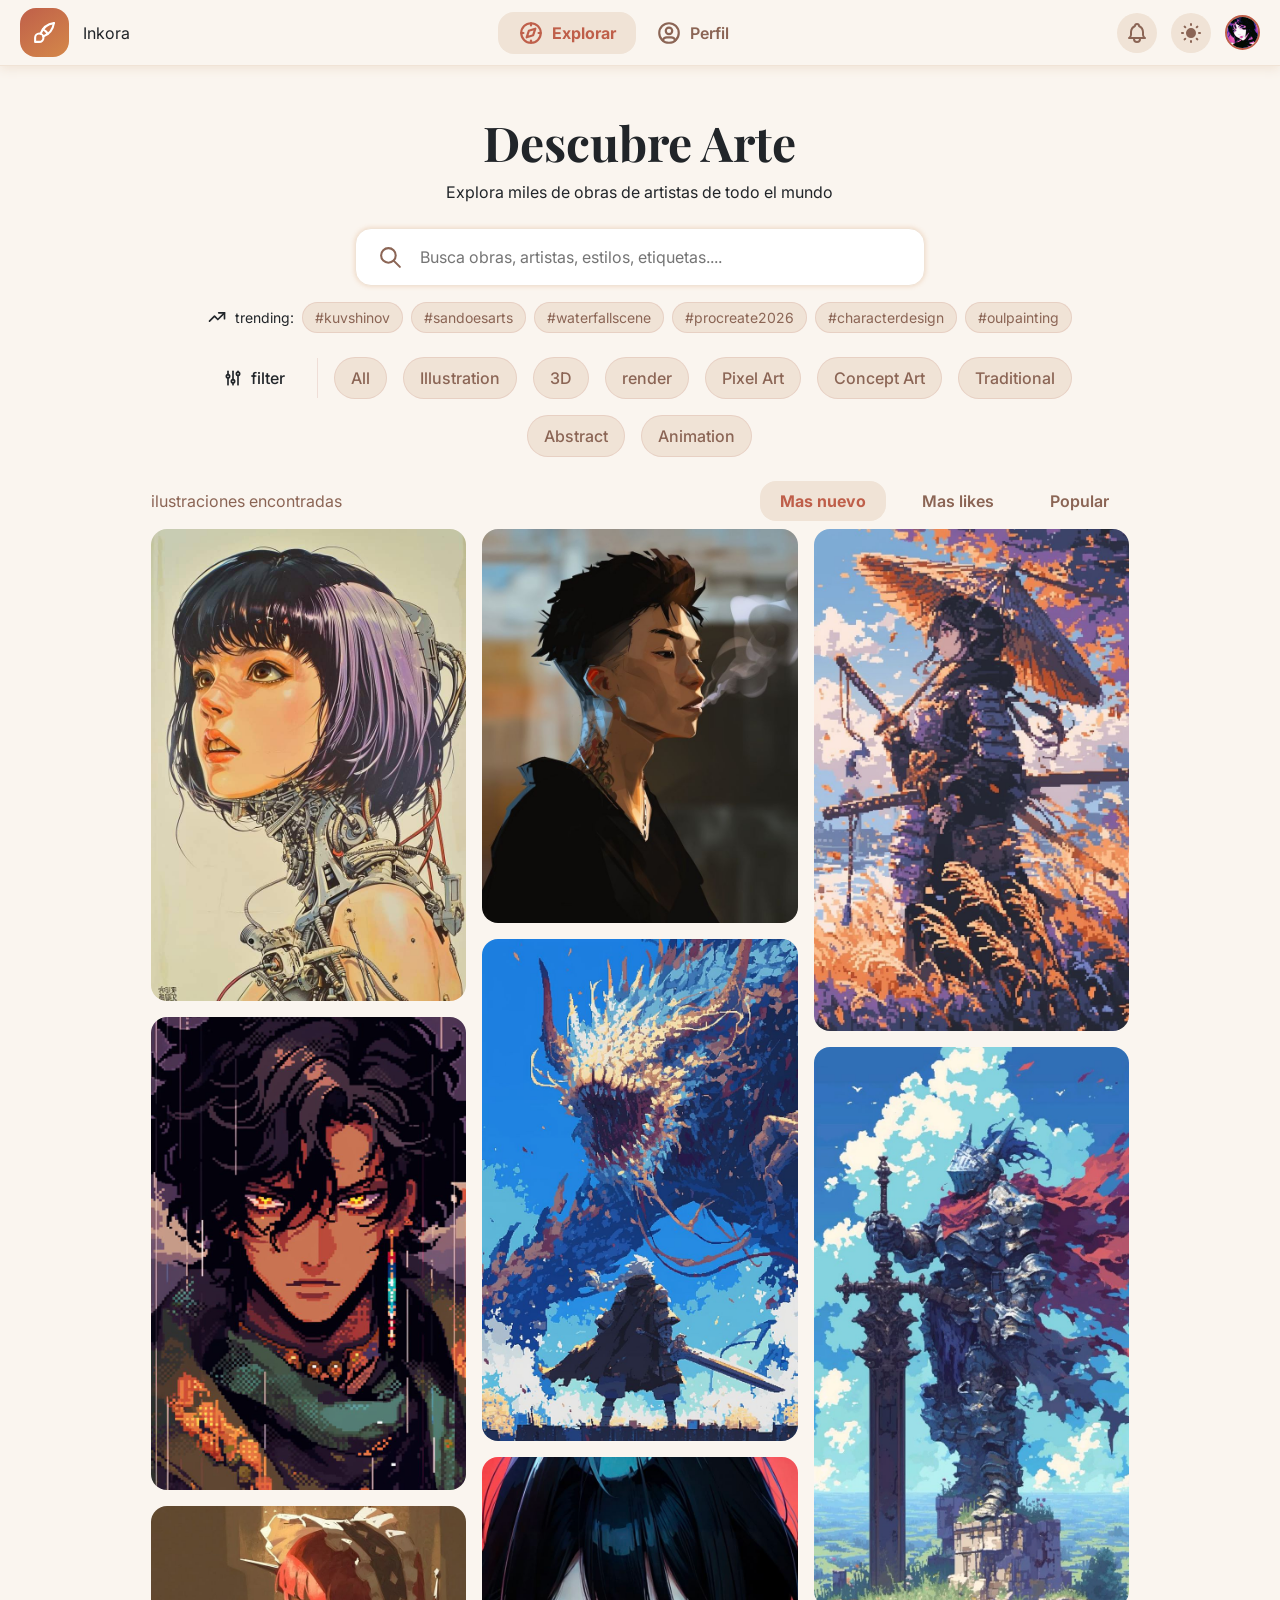
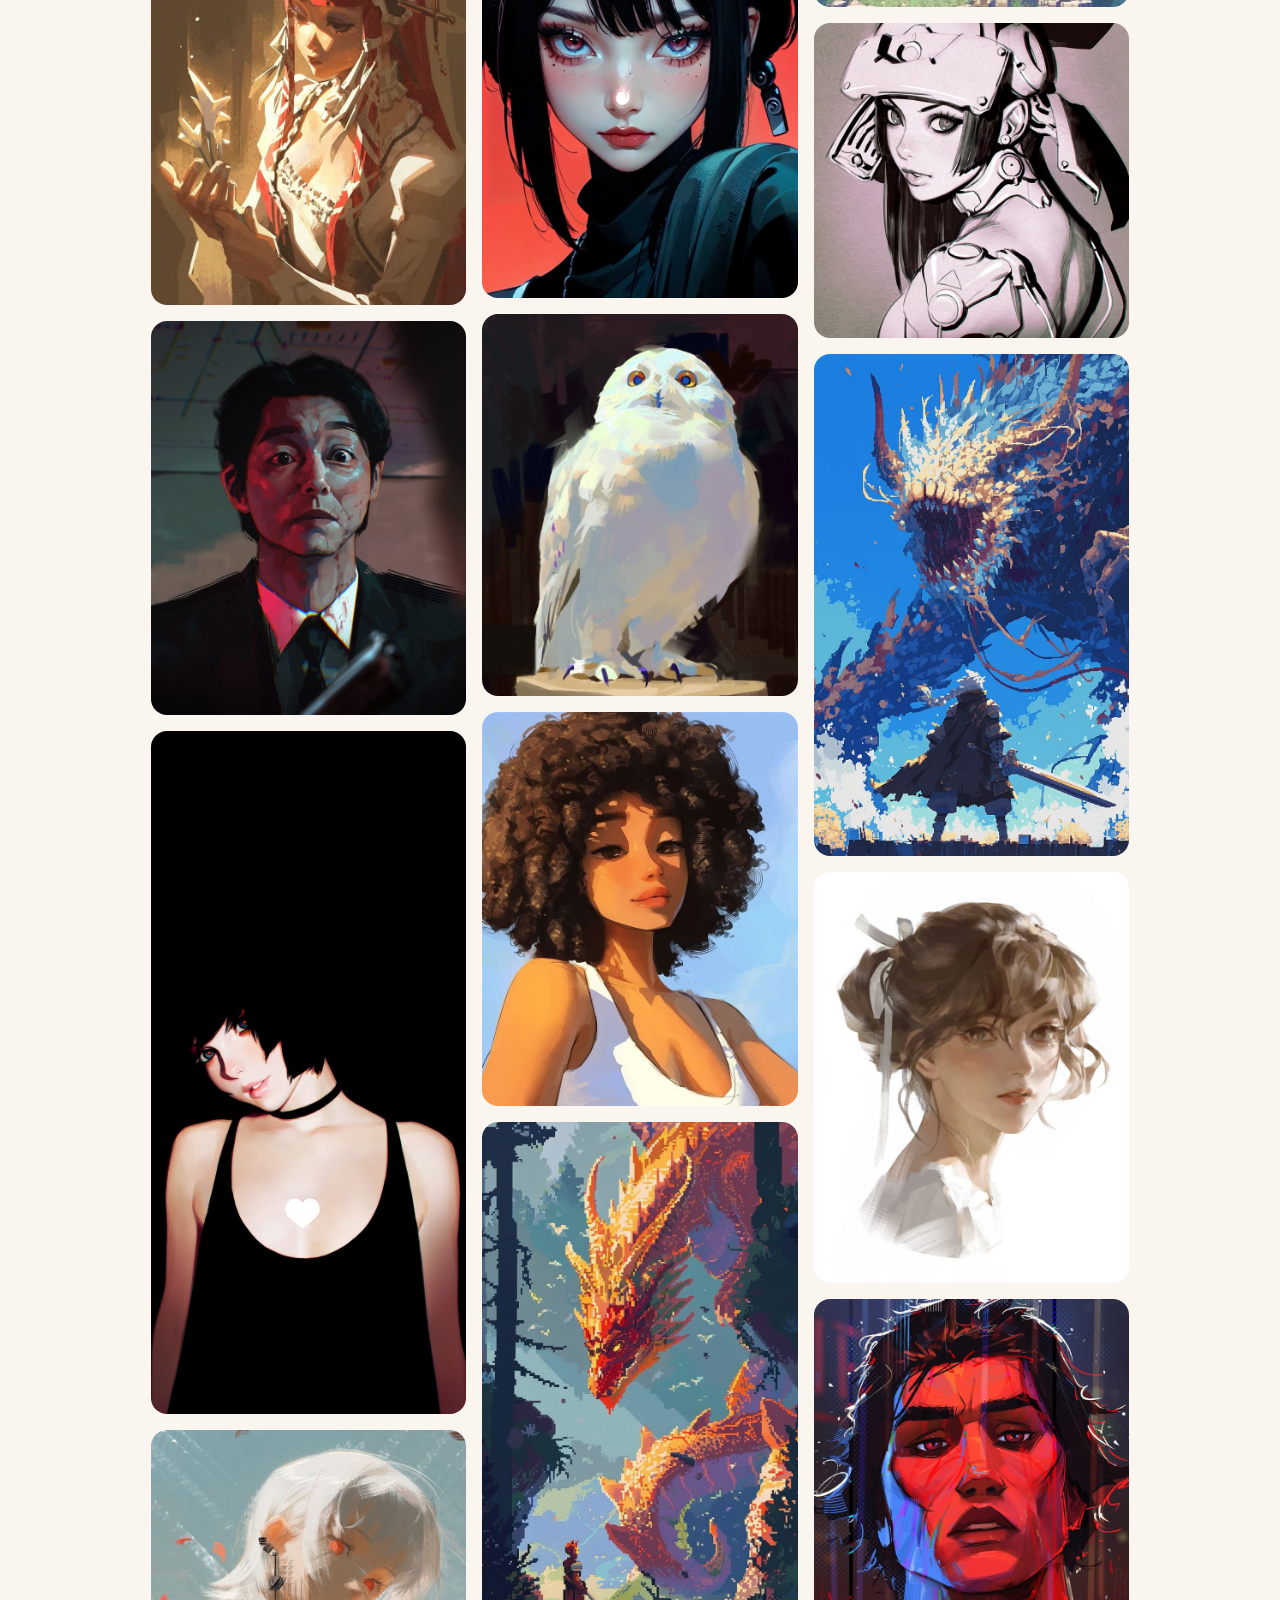
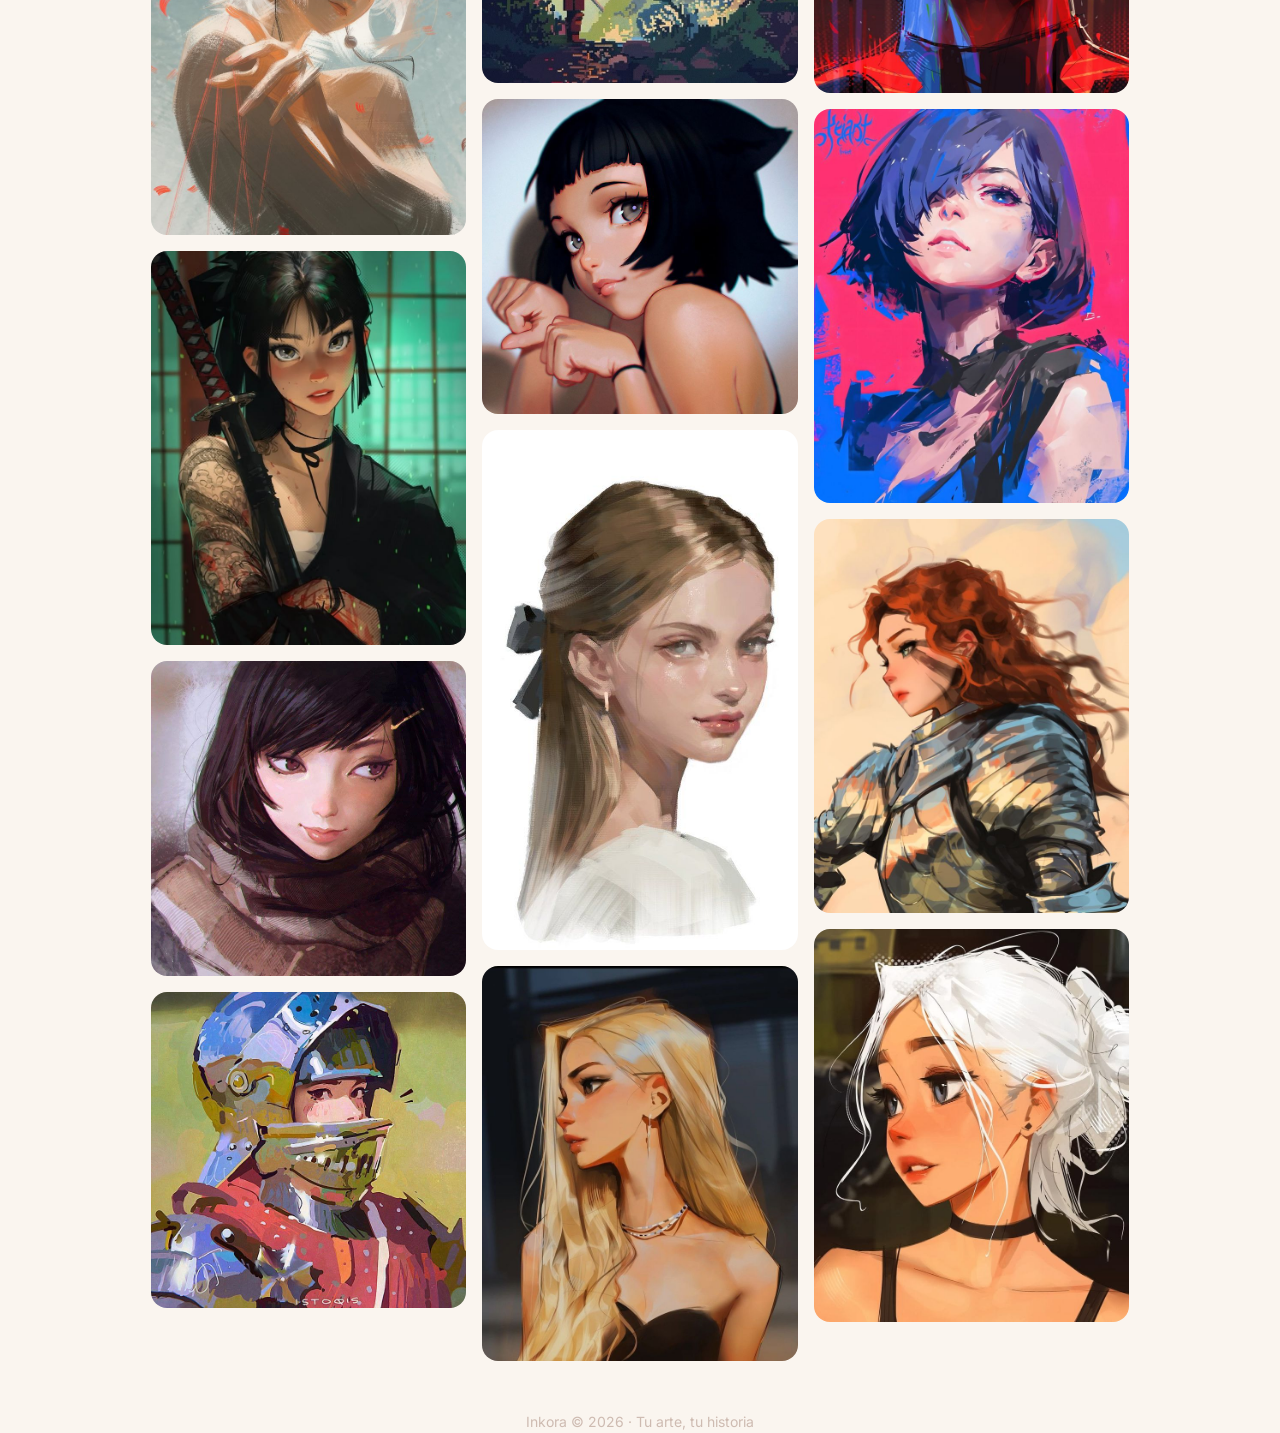
==== explore.html @ 2806d355 "Frontend de galaria de arte" ====
<!DOCTYPE html>
<html lang="en">

<head>
    <meta charset="UTF-8">
    <meta name="viewport" content="width=device-width, initial-scale=1.0">
    <title>Inkora</title>

    <!-- css -->
    <link href="https://cdnjs.cloudflare.com/ajax/libs/bootstrap/5.3.8/css/bootstrap.min.css" rel="stylesheet">
    <link rel="stylesheet" href="./assets/css/global.css">
    <link rel="stylesheet" href="./assets/css/explore.css">
    <!-- js -->
    <script defer src="./assets/js/global.js"></script>
    <script defer src="./assets/js/explore.js"></script>
</head>

<body class="d-flex flex-column gap-5">

    <header class="navbar">

        <div class="logo-container d-flex align-items-center">
            <a class="logo d-inline-flex" href="explore.html">
                <svg xmlns="http://www.w3.org/2000/svg" viewBox="0 0 24 24" fill="none" stroke="currentColor"
                    stroke-width="2" stroke-linecap="round" stroke-linejoin="round"
                    class="icon icon-tabler icons-tabler-outline icon-tabler-brush">
                    <path stroke="none" d="M0 0h24v24H0z" fill="none" />
                    <path d="M3 21v-4a4 4 0 1 1 4 4h-4" />
                    <path d="M21 3a16 16 0 0 0 -12.8 10.2" />
                    <path d="M21 3a16 16 0 0 1 -10.2 12.8" />
                    <path d="M10.6 9a9 9 0 0 1 4.4 4.4" />
                </svg>
                <span>
                    <a>
                        Inkora
                    </a>
                </span>
            </a>
        </div>

        <nav class="nav-2 navbar-expand-lg">
            <ul class="nav-links">
                <li class="active">
                    <a>
                        <svg xmlns="http://www.w3.org/2000/svg" viewBox="0 0 24 24" fill="none" stroke="currentColor"
                            stroke-width="2" stroke-linecap="round" stroke-linejoin="round"
                            class="icon icon-tabler icons-tabler-outline icon-tabler-compass">
                            <path stroke="none" d="M0 0h24v24H0z" fill="none" />
                            <path d="M8 16l2 -6l6 -2l-2 6l-6 2" />
                            <path d="M3 12a9 9 0 1 0 18 0a9 9 0 1 0 -18 0" />
                            <path d="M12 3l0 2" />
                            <path d="M12 19l0 2" />
                            <path d="M3 12l2 0" />
                            <path d="M19 12l2 0" />
                        </svg>
                        Explorar
                    </a>
                </li>
                <li>
                    <a>
                        <svg xmlns="http://www.w3.org/2000/svg" viewBox="0 0 24 24" fill="none" stroke="currentColor"
                            stroke-width="2" stroke-linecap="round" stroke-linejoin="round"
                            class="icon icon-tabler icons-tabler-outline icon-tabler-user-circle">
                            <path stroke="none" d="M0 0h24v24H0z" fill="none" />
                            <path d="M3 12a9 9 0 1 0 18 0a9 9 0 1 0 -18 0" />
                            <path d="M9 10a3 3 0 1 0 6 0a3 3 0 1 0 -6 0" />
                            <path d="M6.168 18.849a4 4 0 0 1 3.832 -2.849h4a4 4 0 0 1 3.834 2.855" />
                        </svg>
                        Perfil
                    </a>
                </li>
            </ul>
        </nav>

        <div class="more">
            <div>
                <svg xmlns="http://www.w3.org/2000/svg" viewBox="0 0 24 24" fill="none" stroke="currentColor"
                    stroke-width="2" stroke-linecap="round" stroke-linejoin="round"
                    class="icon icon-tabler icons-tabler-outline icon-tabler-bell">
                    <path stroke="none" d="M0 0h24v24H0z" fill="none" />
                    <path d="M10 5a2 2 0 1 1 4 0a7 7 0 0 1 4 6v3a4 4 0 0 0 2 3h-16a4 4 0 0 0 2 -3v-3a7 7 0 0 1 4 -6" />
                    <path d="M9 17v1a3 3 0 0 0 6 0v-1" />
                </svg>
            </div>
            <div>
                <svg xmlns="http://www.w3.org/2000/svg" viewBox="0 0 24 24" fill="currentColor"
                    class="icon icon-tabler icons-tabler-filled icon-tabler-sun">
                    <path stroke="none" d="M0 0h24v24H0z" fill="none" />
                    <path
                        d="M12 19a1 1 0 0 1 .993 .883l.007 .117v1a1 1 0 0 1 -1.993 .117l-.007 -.117v-1a1 1 0 0 1 1 -1z" />
                    <path
                        d="M18.313 16.91l.094 .083l.7 .7a1 1 0 0 1 -1.32 1.497l-.094 -.083l-.7 -.7a1 1 0 0 1 1.218 -1.567l.102 .07z" />
                    <path
                        d="M7.007 16.993a1 1 0 0 1 .083 1.32l-.083 .094l-.7 .7a1 1 0 0 1 -1.497 -1.32l.083 -.094l.7 -.7a1 1 0 0 1 1.414 0z" />
                    <path d="M4 11a1 1 0 0 1 .117 1.993l-.117 .007h-1a1 1 0 0 1 -.117 -1.993l.117 -.007h1z" />
                    <path d="M21 11a1 1 0 0 1 .117 1.993l-.117 .007h-1a1 1 0 0 1 -.117 -1.993l.117 -.007h1z" />
                    <path
                        d="M6.213 4.81l.094 .083l.7 .7a1 1 0 0 1 -1.32 1.497l-.094 -.083l-.7 -.7a1 1 0 0 1 1.217 -1.567l.102 .07z" />
                    <path
                        d="M19.107 4.893a1 1 0 0 1 .083 1.32l-.083 .094l-.7 .7a1 1 0 0 1 -1.497 -1.32l.083 -.094l.7 -.7a1 1 0 0 1 1.414 0z" />
                    <path
                        d="M12 2a1 1 0 0 1 .993 .883l.007 .117v1a1 1 0 0 1 -1.993 .117l-.007 -.117v-1a1 1 0 0 1 1 -1z" />
                    <path d="M12 7a5 5 0 1 1 -4.995 5.217l-.005 -.217l.005 -.217a5 5 0 0 1 4.995 -4.783z" />
                </svg>
            </div>
            <div>
                <img src="./assets/image/image.png" alt="image profile png">
            </div>
        </div>
    </header>

    <main class="d-flex flex-column mx-auto col-11 gap-4 " id="searchListen">

        <section class="search col-md-10">
            <header class="search-header">
                <h1>
                    Descubre Arte
                </h1>
                <span>
                    Explora miles de obras de artistas de todo el mundo
                </span>
            </header>

            <div class="search-explore">
                <div class="search-input d-flex justify-content-center">
                    <div class="search-input-wrapper col-10 col-xl-7">
                        <input id="inputSearch" type=" text" id="searchExplore"
                            placeholder="Busca obras, artistas, estilos, etiquetas....">
                        <svg xmlns="http://www.w3.org/2000/svg" viewBox="0 0 24 24" fill="none" stroke="currentColor"
                            stroke-width="2" stroke-linecap="round" stroke-linejoin="round"
                            class="icon icon-tabler icons-tabler-outline icon-tabler-search">
                            <path stroke="none" d="M0 0h24v24H0z" fill="none" />
                            <path d="M3 10a7 7 0 1 0 14 0a7 7 0 1 0 -14 0" />
                            <path d="M21 21l-6 -6" />
                        </svg>
                    </div>
                </div>

                <div class="trending mx-auto">
                    <ul class="d-flex">
                        <li>
                            <span class="d-flex">
                                <svg xmlns="http://www.w3.org/2000/svg" viewBox="0 0 24 24" fill="none"
                                    stroke="currentColor" stroke-width="2" stroke-linecap="round"
                                    stroke-linejoin="round"
                                    class="icon icon-tabler icons-tabler-outline icon-tabler-trending-up">
                                    <path stroke="none" d="M0 0h24v24H0z" fill="none" />
                                    <path d="M3 17l6 -6l4 4l8 -8" />
                                    <path d="M14 7l7 0l0 7" />
                                </svg>
                                trending:
                            </span>
                        </li>
                        <li><button class="tag-suggetion">#kuvshinov</button></li>
                        <li><button class="tag-suggetion">#sandoesarts</button></li>
                        <li><button class="tag-suggetion">#waterfallscene</button></li>
                        <li><button class="tag-suggetion">#procreate2026</button></li>
                        <li><button class="tag-suggetion">#characterdesign</button></li>
                        <li><button class="tag-suggetion">#oulpainting</button></li>
                    </ul>

                </div>

            </div>

            <div class="filter">
                <ul class="d-flex">
                    <li>
                        <span class="d-flex">
                            <svg xmlns="http://www.w3.org/2000/svg" viewBox="0 0 24 24" fill="none"
                                stroke="currentColor" stroke-width="2" stroke-linecap="round" stroke-linejoin="round"
                                class="icon icon-tabler icons-tabler-outline icon-tabler-adjustments">
                                <path stroke="none" d="M0 0h24v24H0z" fill="none" />
                                <path d="M4 10a2 2 0 1 0 4 0a2 2 0 0 0 -4 0" />
                                <path d="M6 4v4" />
                                <path d="M6 12v8" />
                                <path d="M10 16a2 2 0 1 0 4 0a2 2 0 0 0 -4 0" />
                                <path d="M12 4v10" />
                                <path d="M12 18v2" />
                                <path d="M16 7a2 2 0 1 0 4 0a2 2 0 0 0 -4 0" />
                                <path d="M18 4v1" />
                                <path d="M18 9v11" />
                            </svg>
                            filter
                        </span>
                    </li>
                    <li><button class="filter-suggestion">All</button></li>
                    <li><button class="filter-suggestion">Illustration</button></li>
                    <li><button class="filter-suggestion">3D</button></li>
                    <li><button class="filter-suggestion">render</button></li>
                    <li><button class="filter-suggestion">Pixel Art</button></li>
                    <li><button class="filter-suggestion">Concept Art</button></li>
                    <li><button class="filter-suggestion">Traditional</button></li>
                    <li><button class="filter-suggestion">Abstract</button></li>
                    <li><button class="filter-suggestion">Animation</button></li>
                </ul>
            </div>
        </section>

        <section class="artwork col-md-10 mx-auto d-flex flex-column gap-2" id="artworklisten">
            <div class="artwork-filter d-flex justify-content-between align-items-center ">
                <p>
                    <span></span> ilustraciones encontradas
                </p>

                <div>
                    <button class="sort-button">Mas nuevo</button>
                    <button class="sort-button">Mas likes</button>
                    <button class="sort-button">Popular</button>
                </div>
            </div>

            <div class="artwork-image">
                <div class="art-container" data-author="kuvshinov" data-category="illustration,digital">
                    <img class="img-column" data-bs-toggle="modal" data-bs-target="#exampleModal"
                        src="./assets/image/kuvshinov_001.jpg" alt="kuvshinov image">
                </div>
                <div class="art-container" data-author="" data-category="illustration,digital,pixelart">
                    <img class="img-column" data-bs-toggle="modal" data-bs-target="#exampleModal"
                        src="./assets/image/pixel-art_004.jpg" alt="pixel image">
                </div>
                <div class="art-container" data-author="" data-category="render,llustration,digital">
                    <img class="img-column" data-bs-toggle="modal" data-bs-target="#exampleModal"
                        src="./assets/image/render_001.jpg" alt="render image">
                </div>
                <div class="art-container" data-author="sandoesarts" data-category="illustration,digital,render">
                    <img class="img-column" data-bs-toggle="modal" data-bs-target="#exampleModal"
                        src="./assets/image/samdoesart_001.jpg" alt="samdoesart image">
                </div>
                <div class="art-container" data-author="kuvshinov" data-category="illustration,digital">
                    <img class="img-column" data-bs-toggle="modal" data-bs-target="#exampleModal"
                        src="./assets/image/kuvshinov_002.jpg" alt="kuvshinov image">
                </div>
                <div class="art-container" data-author="" data-category="render,llustration,digital">
                    <img class="img-column" data-bs-toggle="modal" data-bs-target="#exampleModal"
                        src="./assets/image/render_002.jpg" alt="render image">
                </div>
                <div class="art-container" data-author="sandoesarts" data-category="illustration,digital,render">
                    <img class="img-column" data-bs-toggle="modal" data-bs-target="#exampleModal"
                        src="./assets/image/samdoesart_002.jpg" alt="samdoesart image">
                </div>
                <div class="art-container" data-author="kuvshinov" data-category="illustration,digital">
                    <img class="img-column" data-bs-toggle="modal" data-bs-target="#exampleModal"
                        src="./assets/image/kuvshinov_003.jpg" alt="kuvshinov image">
                </div>
                <div class="art-container" data-author="" data-category="render,llustration,digital">
                    <img class="img-column" data-bs-toggle="modal" data-bs-target="#exampleModal"
                        src="./assets/image/render_003.jpg" alt="render image">
                </div>
                <div class="art-container" data-author="sandoesarts" data-category="illustration,digital,render">
                    <img class="img-column" data-bs-toggle="modal" data-bs-target="#exampleModal"
                        src="./assets/image/samdoesart_003.jpg" alt="samdoesart image">
                </div>
                <div class="art-container" data-author="" data-category="illustration,digital,pixelart">
                    <img class="img-column" data-bs-toggle="modal" data-bs-target="#exampleModal"
                        src="./assets/image/pixel-art_001.jpg" alt="pixel image">
                </div>
                <div class="art-container" data-author="kuvshinov" data-category="illustration,digital">
                    <img class="img-column" data-bs-toggle="modal" data-bs-target="#exampleModal"
                        src="./assets/image/kuvshinov_004.jpg" alt="kuvshinov image">
                </div>
                <div class="art-container" data-author="" data-category="render,llustration,digital">
                    <img class="img-column" data-bs-toggle="modal" data-bs-target="#exampleModal"
                        src="./assets/image/render_004.jpg" alt="render image">
                </div>
                <div class="art-container" data-author="sandoesarts" data-category="illustration,digital,render">
                    <img class="img-column" data-bs-toggle="modal" data-bs-target="#exampleModal"
                        src="./assets/image/samdoesart_004.jpg" alt="samdoesart image">
                </div>
                <div class="art-container" data-author="" data-category="illustration,digital,pixelart">
                    <img class="img-column" data-bs-toggle="modal" data-bs-target="#exampleModal"
                        src="./assets/image/pixel-art_002.jpg" alt="pixel image">
                </div>
                <div class="art-container" data-author="kuvshinov" data-category="illustration,digital">
                    <img class="img-column" data-bs-toggle="modal" data-bs-target="#exampleModal"
                        src="./assets/image/kuvshinov_005.jpg" alt="kuvshinov image">
                </div>
                <div class="art-container" data-author="" data-category="render,llustration,digital">
                    <img class="img-column" data-bs-toggle="modal" data-bs-target="#exampleModal"
                        src="./assets/image/render_005.jpg" alt="render image">
                </div>
                <div class="art-container" data-author="sandoesarts" data-category="illustration,digital,render">
                    <img class="img-column" data-bs-toggle="modal" data-bs-target="#exampleModal"
                        src="./assets/image/samdoesart_005.jpg" alt="samdoesart image">
                </div>
                <div class="art-container" data-author="" data-category="illustration,digital,pixelart">
                    <img class="img-column" data-bs-toggle="modal" data-bs-target="#exampleModal"
                        src="./assets/image/pixel-art_005.jpg" alt="pixel image">
                </div>
                <div class="art-container" data-author="" data-category="illustration,digital,pixelart">
                    <img class="img-column" data-bs-toggle="modal" data-bs-target="#exampleModal"
                        src="./assets/image/pixel-art_003.jpg" alt="pixel image">
                </div>
                <div class="art-container" data-author="kuvshinov" data-category="illustration,digital">
                    <img class="img-column" data-bs-toggle="modal" data-bs-target="#exampleModal"
                        src="./assets/image/kuvshinov_006.jpg" alt="kuvshinov image">
                </div>
                <div class="art-container" data-author="" data-category="illustration,digital,pixelart">
                    <img class="img-column" data-bs-toggle="modal" data-bs-target="#exampleModal"
                        src="./assets/image/pixel-art_001.jpg" alt="pixel image">
                </div>
                <div class="art-container" data-author="" data-category="render,llustration,digital">
                    <img class="img-column" data-bs-toggle="modal" data-bs-target="#exampleModal"
                        src="./assets/image/render_006.jpg" alt="render image">
                </div>
                <div class="art-container" data-author="sandoesarts" data-category="illustration,digital,render">
                    <img class="img-column" data-bs-toggle="modal" data-bs-target="#exampleModal"
                        src="./assets/image/samdoesart_006.jpg" alt="samdoesart image">
                </div>
                <div class="art-container" data-author="" data-category="render,llustration,digital">
                    <img class="img-column" data-bs-toggle="modal" data-bs-target="#exampleModal"
                        src="./assets/image/render_007.jpg" alt="render image">
                </div>
                <div class="art-container" data-author="sandoesarts" data-category="illustration,digital,render">
                    <img class="img-column" data-bs-toggle="modal" data-bs-target="#exampleModal"
                        src="./assets/image/samdoesart_007.jpg" alt="samdoesart image">
                </div>
                <div class="art-container" data-author="sandoesarts" data-category="illustration,digital,render">
                    <img class="img-column" data-bs-toggle="modal" data-bs-target="#exampleModal"
                        src="./assets/image/samdoesart_008.jpg" alt="samdoesart image">
                </div>
            </div>
        </section>

        <!-- Button trigger modal -->

        <!-- Modal -->
        <div class="modal fade" id="exampleModal" tabindex="-1" aria-labelledby="exampleModalLabel" aria-hidden="true">
            <div class="modal-dialog modal-dialog-scrollable modal-xl">
                <div class="modal-content flex-lg-row">
                    <div class="modal-img col-lg-7">
                        <img id="modalImg" src="" alt="modal img">
                    </div>
                    <div class="modal-container d-flex flex-column col-lg-5">
                        <div class="modal-header">
                            <img src="./assets/image/samdoesarts-profile.jpg" alt="perfil jpg">
                            <h3>samdoesart</h3>
                        </div>
                        <div class="modal-body d-none d-lg-flex flex-column gap-5" id="commentSectionImg">
                            <div class="comment-featured d-flex align-items-center gap-2">
                                <img src="./assets/image/kuvshinov-profile.jpg" alt="perfil jpg">
                                <div class="comment-info">
                                    <header>
                                        <h4>Ilya Kuvshinov</h4>
                                        <span>hace 1 dia</span>
                                    </header>
                                    <p>¡Esto es absolutamente impresionante, Sam! La armonía de colores es simplemente
                                        *perfecta*.</p>
                                    <footer>
                                        <div>
                                            <button>
                                                <svg xmlns="http://www.w3.org/2000/svg" viewBox="0 0 24 24" fill="none"
                                                    stroke="currentColor" stroke-width="2" stroke-linecap="round"
                                                    stroke-linejoin="round"
                                                    class="icon icon-tabler icons-tabler-outline icon-tabler-heart">
                                                    <path stroke="none" d="M0 0h24v24H0z" fill="none" />
                                                    <path
                                                        d="M19.5 12.572l-7.5 7.428l-7.5 -7.428a5 5 0 1 1 7.5 -6.566a5 5 0 1 1 7.5 6.572" />
                                                </svg>
                                            </button>
                                        </div>
                                        <div>
                                            <button>
                                                <svg xmlns="http://www.w3.org/2000/svg" viewBox="0 0 24 24" fill="none"
                                                    stroke="currentColor" stroke-width="2" stroke-linecap="round"
                                                    stroke-linejoin="round"
                                                    class="icon icon-tabler icons-tabler-outline icon-tabler-share-3">
                                                    <path stroke="none" d="M0 0h24v24H0z" fill="none" />
                                                    <path
                                                        d="M13 4v4c-6.575 1.028 -9.02 6.788 -10 12c-.037 .206 5.384 -5.962 10 -6v4l8 -7l-8 -7" />
                                                </svg>
                                            </button>
                                        </div>
                                    </footer>
                                </div>

                            </div>
                            <div class="comment-featured d-flex align-items-center gap-2">
                                <img src="./assets/image/samdoesarts-profile.jpg" alt="perfil jpg">
                                <div class="comment-info">
                                    <header>
                                        <h4>samdoesarts</h4>
                                        <p>hace 1 dia</p>
                                    </header>
                                    <p>El nivel de detalle en el plano medio es increíble. ¿Cuánto tiempo te llevó?</p>
                                    <footer>
                                        <div>
                                            <button>
                                                <svg xmlns="http://www.w3.org/2000/svg" viewBox="0 0 24 24" fill="none"
                                                    stroke="currentColor" stroke-width="2" stroke-linecap="round"
                                                    stroke-linejoin="round"
                                                    class="icon icon-tabler icons-tabler-outline icon-tabler-heart">
                                                    <path stroke="none" d="M0 0h24v24H0z" fill="none" />
                                                    <path
                                                        d="M19.5 12.572l-7.5 7.428l-7.5 -7.428a5 5 0 1 1 7.5 -6.566a5 5 0 1 1 7.5 6.572" />
                                                </svg>
                                            </button>
                                        </div>
                                        <div>
                                            <button>
                                                <svg xmlns="http://www.w3.org/2000/svg" viewBox="0 0 24 24" fill="none"
                                                    stroke="currentColor" stroke-width="2" stroke-linecap="round"
                                                    stroke-linejoin="round"
                                                    class="icon icon-tabler icons-tabler-outline icon-tabler-share-3">
                                                    <path stroke="none" d="M0 0h24v24H0z" fill="none" />
                                                    <path
                                                        d="M13 4v4c-6.575 1.028 -9.02 6.788 -10 12c-.037 .206 5.384 -5.962 10 -6v4l8 -7l-8 -7" />
                                                </svg>
                                            </button>
                                        </div>
                                    </footer>
                                </div>

                            </div>
                            <div class="comment-featured d-flex align-items-center gap-2">
                                <img src="./assets/image/kuvshinov-profile.jpg" alt="perfil jpg">
                                <div class="comment-info">
                                    <header>
                                        <h4>Ilya Kuvshinov</h4>
                                        <span>hace 1 dia</span>
                                    </header>
                                    <p>Sigo volviendo a esta obra. Es tan pacífica y poderosa al mismo tiempo.</p>
                                    <footer>
                                        <div>
                                            <button>
                                                <svg xmlns="http://www.w3.org/2000/svg" viewBox="0 0 24 24" fill="none"
                                                    stroke="currentColor" stroke-width="2" stroke-linecap="round"
                                                    stroke-linejoin="round"
                                                    class="icon icon-tabler icons-tabler-outline icon-tabler-heart">
                                                    <path stroke="none" d="M0 0h24v24H0z" fill="none" />
                                                    <path
                                                        d="M19.5 12.572l-7.5 7.428l-7.5 -7.428a5 5 0 1 1 7.5 -6.566a5 5 0 1 1 7.5 6.572" />
                                                </svg>
                                            </button>
                                        </div>
                                        <div>
                                            <button>
                                                <svg xmlns="http://www.w3.org/2000/svg" viewBox="0 0 24 24" fill="none"
                                                    stroke="currentColor" stroke-width="2" stroke-linecap="round"
                                                    stroke-linejoin="round"
                                                    class="icon icon-tabler icons-tabler-outline icon-tabler-share-3">
                                                    <path stroke="none" d="M0 0h24v24H0z" fill="none" />
                                                    <path
                                                        d="M13 4v4c-6.575 1.028 -9.02 6.788 -10 12c-.037 .206 5.384 -5.962 10 -6v4l8 -7l-8 -7" />
                                                </svg>
                                            </button>
                                        </div>
                                    </footer>
                                </div>
                            </div>
                        </div>
                        <div class="m-footer">
                            <div class="m-footer-container">
                                <div>
                                    <button>
                                        <svg xmlns="http://www.w3.org/2000/svg" viewBox="0 0 24 24" fill="currentColor"
                                            class="icon icon-tabler icons-tabler-filled icon-tabler-heart">
                                            <path stroke="none" d="M0 0h24v24H0z" fill="none" />
                                            <path
                                                d="M6.979 3.074a6 6 0 0 1 4.988 1.425l.037 .033l.034 -.03a6 6 0 0 1 4.733 -1.44l.246 .036a6 6 0 0 1 3.364 10.008l-.18 .185l-.048 .041l-7.45 7.379a1 1 0 0 1 -1.313 .082l-.094 -.082l-7.493 -7.422a6 6 0 0 1 3.176 -10.215z" />
                                        </svg>
                                    </button>
                                    <button>
                                        <svg xmlns="http://www.w3.org/2000/svg" viewBox="0 0 24 24" fill="none"
                                            stroke="currentColor" stroke-width="2" stroke-linecap="round"
                                            stroke-linejoin="round"
                                            class="icon icon-tabler icons-tabler-outline icon-tabler-message-circle">
                                            <path stroke="none" d="M0 0h24v24H0z" fill="none" />
                                            <path
                                                d="M3 20l1.3 -3.9c-2.324 -3.437 -1.426 -7.872 2.1 -10.374c3.526 -2.501 8.59 -2.296 11.845 .48c3.255 2.777 3.695 7.266 1.029 10.501c-2.666 3.235 -7.615 4.215 -11.574 2.293l-4.7 1" />
                                        </svg>
                                    </button>
                                    <button>
                                        <svg xmlns="http://www.w3.org/2000/svg" viewBox="0 0 24 24" fill="none"
                                            stroke="currentColor" stroke-width="2" stroke-linecap="round"
                                            stroke-linejoin="round"
                                            class="icon icon-tabler icons-tabler-outline icon-tabler-share-3">
                                            <path stroke="none" d="M0 0h24v24H0z" fill="none" />
                                            <path
                                                d="M13 4v4c-6.575 1.028 -9.02 6.788 -10 12c-.037 .206 5.384 -5.962 10 -6v4l8 -7l-8 -7" />
                                        </svg>
                                    </button>
                                    <button>
                                        <svg xmlns="http://www.w3.org/2000/svg" viewBox="0 0 24 24" fill="none"
                                            stroke="currentColor" stroke-width="2" stroke-linecap="round"
                                            stroke-linejoin="round"
                                            class="icon icon-tabler icons-tabler-outline icon-tabler-bookmark">
                                            <path stroke="none" d="M0 0h24v24H0z" fill="none" />
                                            <path d="M18 7v14l-6 -4l-6 4v-14a4 4 0 0 1 4 -4h4a4 4 0 0 1 4 4" />
                                        </svg>
                                    </button>
                                </div>
                                <input id="inputComment" type="text" placeholder="Añade un comentario...">
                            </div>
                            <button class="send" type="button" class="btn">
                                <svg xmlns="http://www.w3.org/2000/svg" viewBox="0 0 24 24" fill="none"
                                    stroke="currentColor" stroke-width="2" stroke-linecap="round"
                                    stroke-linejoin="round"
                                    class="icon icon-tabler icons-tabler-outline icon-tabler-send">
                                    <path stroke="none" d="M0 0h24v24H0z" fill="none" />
                                    <path d="M10 14l11 -11" />
                                    <path
                                        d="M21 3l-6.5 18a.55 .55 0 0 1 -1 0l-3.5 -7l-7 -3.5a.55 .55 0 0 1 0 -1l18 -6.5" />
                                </svg>
                            </button>
                        </div>
                    </div>
                </div>
            </div>
        </div>
    </main>

    <footer>
        <small>
            Inkora © 2026 · Tu arte, tu historia
        </small>
    </footer>

    <script src="https://cdn.jsdelivr.net/npm/bootstrap@5.3.8/dist/js/bootstrap.bundle.min.js"
        integrity="sha384-FKyoEForCGlyvwx9Hj09JcYn3nv7wiPVlz7YYwJrWVcXK/BmnVDxM+D2scQbITxI"
        crossorigin="anonymous"></script>
</body>

</html>
---- assets/css/global.css ----
@import url('https://fonts.googleapis.com/css2?family=Inter:ital,opsz,wght@0,14..32,100..900;1,14..32,100..900&family=Playfair+Display:ital,wght@0,400..900;1,400..900&display=swap');

*,
*::before,
*::after {
  box-sizing: border-box;
}

img,
picture,
video,
canvas,
svg {
  display: block;
  max-width: 100%;
}

input,
button,
textarea,
select {
  font: inherit;
}

:root {
  /* Light Mode */
  --bg-color: hsl(33, 52%, 96%);
  --card: hsl(28, 100%, 97%);
  --terracota: hsl(11, 48%, 52%);
  --terracota-t: hsl(11, 48%, 52%, 40%);
  --amber: hsl(27, 62%, 56%);
  --amber-t: hsl(27, 62%, 56%, 30%);
  --dusty-rose: hsl(7, 39%, 62%);
  --dusty-rose-t: hsl(7, 39%, 62%, 20%);
  --warm-sand: hsl(31, 45%, 89%);
  --foreground: hsl(17, 47%, 12%);
  --muted-text: hsl(17, 24%, 44%);
  --muted-text-t: hsl(17, 24%, 44%, 40%);
  --bg-error: hsl(11, 80%, 96%);
  --bd-txt-error: hsl(11, 48%, 52%);

  /* Dark mode */
  --bg-color-d: hsl(20, 27%, 9%);
  --card-d: hsl(22, 29%, 11%);
  --popover-d: hsl(22, 31%, 14%);
  --terracota-d: hsl(11, 58%, 60%);
  --amber-d: hsl(27, 62%, 56%);
  --foreground-d: hsl(32, 46%, 93%);
  --muted-text-d: hsl(20, 20%, 53%);

  --fm-hd: "Playfair Display", serif;
  --fm: "Inter", sans-serif;
  --fs: 16px;
  --fs-sm: 0.875rem;
  --fs-md: 1rem;
  --fs-lg: 1.25rem;
  --fs-xl: 1.5rem;
  --fs-2xl: 2rem;
  --fs-3xl: 3rem;
}

body {
  background-color: var(--bg-color);
  font-family: var(--fm);
  min-height: 100dvh;
  font-size: var(--fs);
}

h1,
h2,
h3,
h4,
h5,
h6 {
  font-family: var(--fm-hd);
}

p {
  color: var(--muted-text);
  font-family: var(--fm);
}

.logo {
  padding: 1rem;
  border-radius: 1rem;
  color: var(--warm-sand);
  background: linear-gradient(145deg, var(--terracota), var(--amber));
}

svg {
  width: 26px;
  height: 26px;
}


body.dark {
  background-color: var(--bg-color-d);
  color: var(--muted-text-d);
}

footer {
  text-align: center;
  margin-bottom: -1rem;
  color: var(--muted-text-t);
}
---- assets/css/explore.css ----
.navbar>div,
.navbar>nav,
.navbar>nav ul,
.navbar>nav div {
    display: flex;
    align-items: center;
}

.navbar div {
    gap: 0.875rem;
}

.navbar {
    border-bottom: 1px solid var(--warm-sand);
    box-shadow: 0 3px 10px 0 var(--warm-sand);
    padding-inline: 1.25rem;
    padding-block: 0.5rem;

    .logo svg {
        width: auto;
        height: 25px;
        color: white;
    }

    .logo-container .logo {
        padding: 0.75rem;
    }

    .inkora {
        text-decoration: none;
        font-size: var(--fs-xl);
        font-family: var(--fm-hd);
        color: var(--terracota);
        font-weight: 600;
    }
}

.nav-2 ul {
    list-style: none;
    padding: 0;
    margin: 0;
}

.nav-2 li {

    padding: 0.5rem;
    padding-inline: 1.25rem;
    border-radius: 1rem;
    color: var(--muted-text);
    font-weight: 600;

    a {
        display: flex;
        align-items: center;
        gap: 0.5rem;
        cursor: pointer;
    }

    &.active {
        color: var(--terracota);
        font-weight: bold;
        background-color: var(--warm-sand);
    }

}



.more {

    svg,
    img {
        width: auto;
        background-color: var(--warm-sand);
        border-radius: 50%;
    }

    svg {
        padding: 0.5rem;
        height: 40px;
        color: var(--muted-text)
    }

    img {
        height: 35px;
        border: 2px solid var(--terracota);
    }
}

.search,
.search>div {
    display: flex;
}

.search {
    flex-direction: column;
    margin: 0 auto;
    gap: 1.5rem;

    button {
        border: 1px solid var(--dusty-rose-t);
        background-color: var(--warm-sand);
        border-radius: 2rem;
        color: var(--muted-text);
        transition: all 0.1s ease-out;
    }

    button:hover {
        transform: scale(1.05);
    }
}

.search-header {
    flex-direction: column;
    text-align: center;

    h1 {
        font-size: var(--fs-3xl);
        font-weight: bold;
    }
}

.search-explore {
    flex-direction: column;
    gap: 1rem;

    input {
        padding: 1rem;
        padding-left: 4rem;
        border-radius: 1rem;
        width: 100%;
        border: 1px solid var(--warm-sand);
        box-shadow: 0 0 5px var(--amber-t);
    }

}

.search-input-wrapper {
    position: relative;

    svg {
        position: absolute;
        width: auto;
        height: 25px;
        left: 23px;
        bottom: 16px;
        color: var(--muted-text)
    }
}



.trending {
    font-size: var(--fs-sm);
    gap: 0.5rem;
    margin: 0 auto;

    span {
        gap: 0.5rem;
        align-items: center;

        svg {
            width: auto;
            height: 20px;
        }
    }

    ul {
        list-style: none;
        padding: 0;
        margin: 0;
        gap: inherit;

        justify-content: center;
        align-items: center;
        flex-wrap: wrap;
    }

    li button {
        padding: 0.25rem 0.75rem;
    }
}

.filter {
    font-size: var(--fs-md);
    gap: 1rem;
    margin: 0 auto;

    span {
        gap: 0.5rem;
        align-items: center;

        svg {
            width: auto;
            height: 20px;
        }
    }

    ul {
        list-style: none;
        padding: 0;
        margin: 0;
        gap: inherit;

        align-items: center;
        justify-content: center;
        flex-wrap: wrap;

    }

    li:first-child {
        border-right: 1px solid var(--dusty-rose-t);
        padding-right: 1rem;
    }


    li button,
    span {
        padding: 0.5rem 1rem;
        font-weight: 500;
    }
}

.artwork-filter p {
    margin: 0;
}

.artwork-filter div {
    display: flex;
    gap: 1rem;
}

.artwork-filter button {
    padding: 0.5rem;
    padding-inline: 1.25rem;
    border-radius: 1rem;
    color: var(--muted-text);
    font-weight: 600;
    border: none;
    background-color: transparent;

    &.active {
        color: var(--terracota);
        font-weight: bold;
        background-color: var(--warm-sand);
    }
}

.artwork-image {
    columns: auto 250px;
    column-gap: 1rem;

    div {
        margin-bottom: 1rem;
    }

    img {
        cursor: pointer;
        border-radius: 1rem;
    }

}

.artwork-image .art-container.hidden {
    display: none;
}



.modal-dialog {
    margin-top: 2.5rem;

}

.modal-content {
    background-color: whitesmoke;
    max-height: 80vh;

}

.modal-img img {
    object-fit: cover;
    height: 100%;
    width: 100%;
}

.modal-container img {
    aspect-ratio: 1/1;
    border: 2px solid var(--dusty-rose);
    border-radius: 100%;
}

.modal-container .modal-header {
    display: flex;
    align-items: center;
    gap: 1rem;

    border-bottom: 0.1px solid var(--dusty-rose-t);

    img {
        height: 38px;
    }

    h3 {
        font-family: var(--fm);
        gap: 1rem;
        font-size: var(--fs-md);
        margin-bottom: 0;
    }
}


.modal-container .modal-body {
    flex: 1;
    overflow-y: scroll;
    padding: 1.5rem 1rem;
    border-bottom: 0.1px solid var(--dusty-rose-t);


    &::-webkit-scrollbar {
        width: 0.5rem;
    }

    &::-webkit-scrollbar-thumb {
        width: 0.5rem;
        background: var(--warm-sand);
        border-radius: 1rem;
    }
}

.comment-featured img {
    height: 38px;
    align-self: flex-start;
}


.comment-info {
    width: 100%;
    display: flex;
    flex-direction: column;
    gap: 0.25rem;

    p {
        color: var(--foreground);
        word-break: break-word;
        overflow-wrap: break-word;
    }

    span {
        color: var(--muted-text);
    }

    h4,
    p,
    span {
        font-family: var(--fm);
        font-size: var(--fs-md);
        margin-bottom: 0;
    }

    header {

        display: flex;
        justify-content: space-between;
        align-items: center;
    }

    footer {
        display: flex;
        gap: 0.1rem;

        button {
            border: none;
            margin-left: -0.5rem;
            color: var(--terracota-t);
            background-color: transparent;
        }
    }
}

.m-footer {
    padding-inline: 1rem;
    display: flex;
    padding-block: 0.5rem 1rem;


}

.m-footer-container {
    flex: 1;

    button {
        border: none;
        margin-left: -0.5rem;
        color: var(--foreground);
        background-color: transparent;

        svg {
            width: 30px;
            height: 30px;
        }
    }

    input {
        border: none;
        padding: 1rem;
        background-color: transparent;
        width: 100%;
    }

    input:focus {
        outline: none;
    }
}

.send {
    display: flex;
    align-items: end;
    outline: none;
    border: none;
    background: transparent;

    svg {
        width: 32px;
        height: 32px;
        margin-bottom: 0.7rem;
    }
}
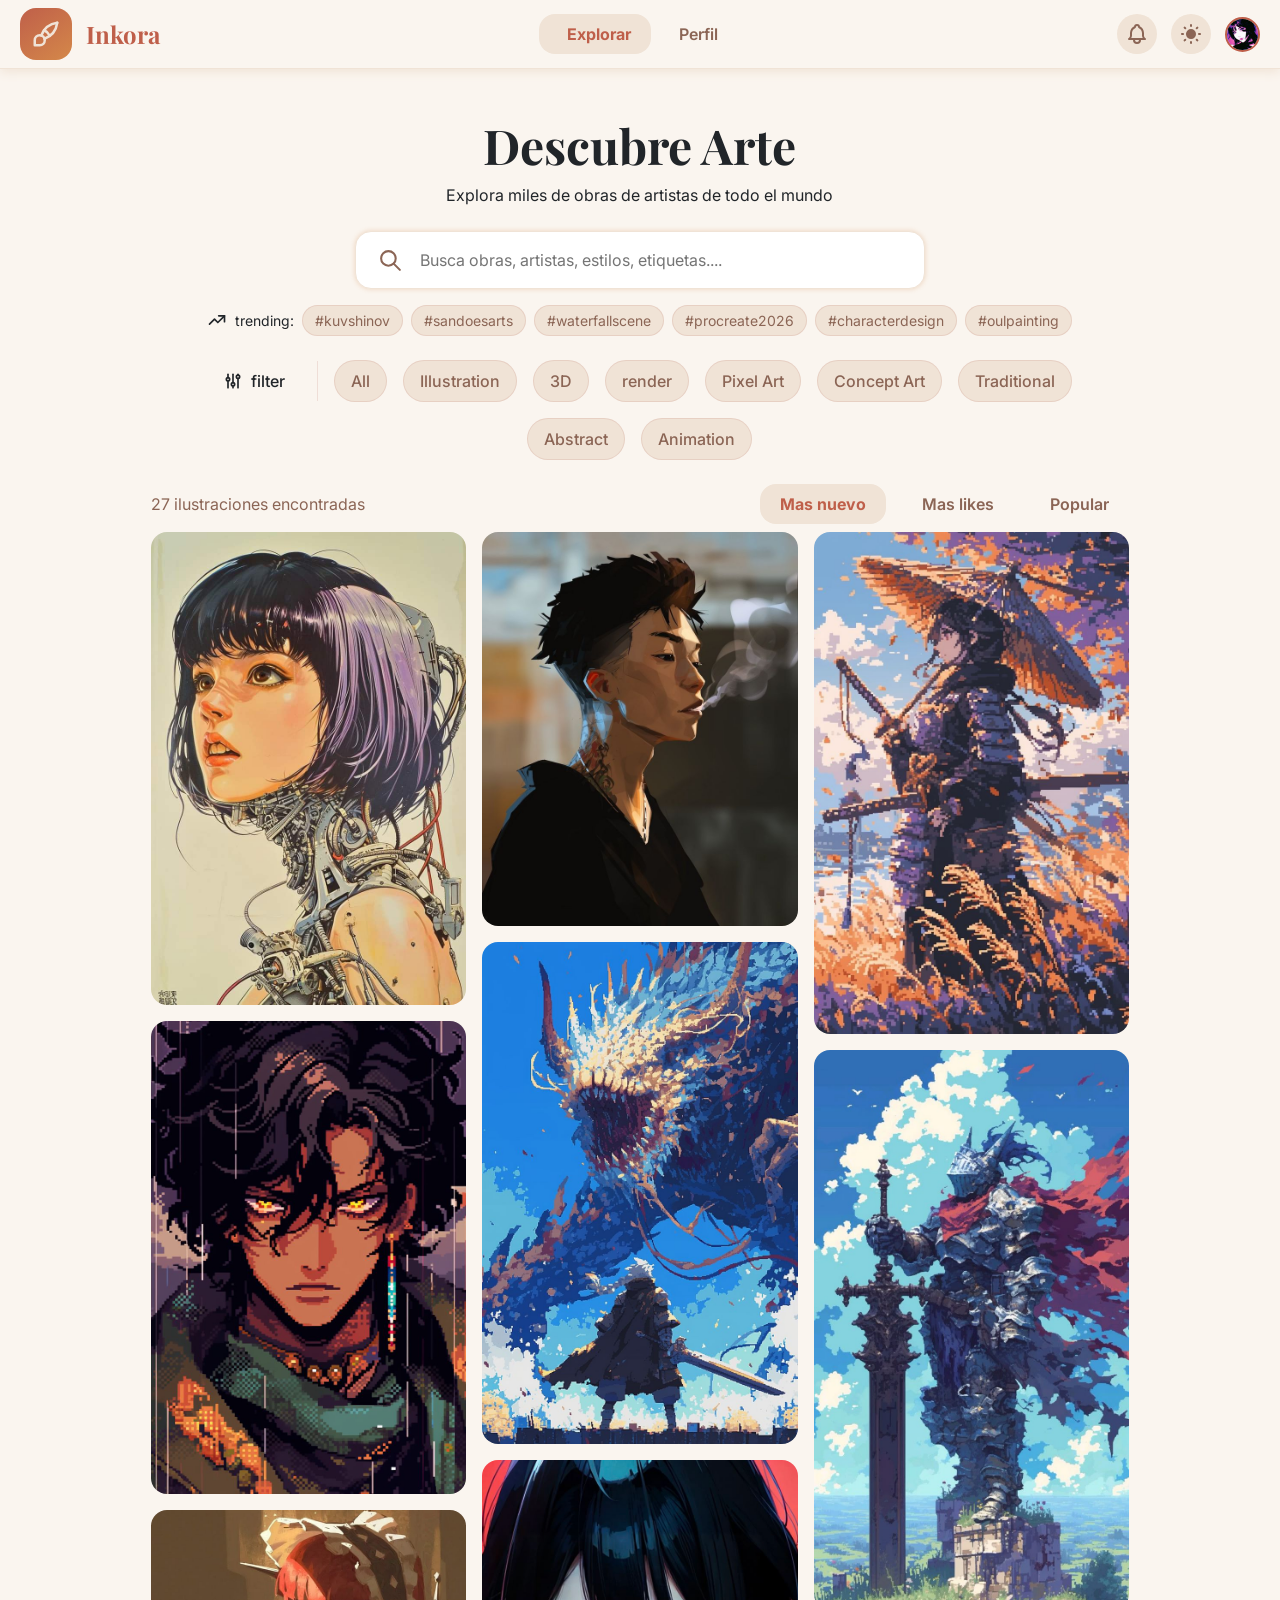
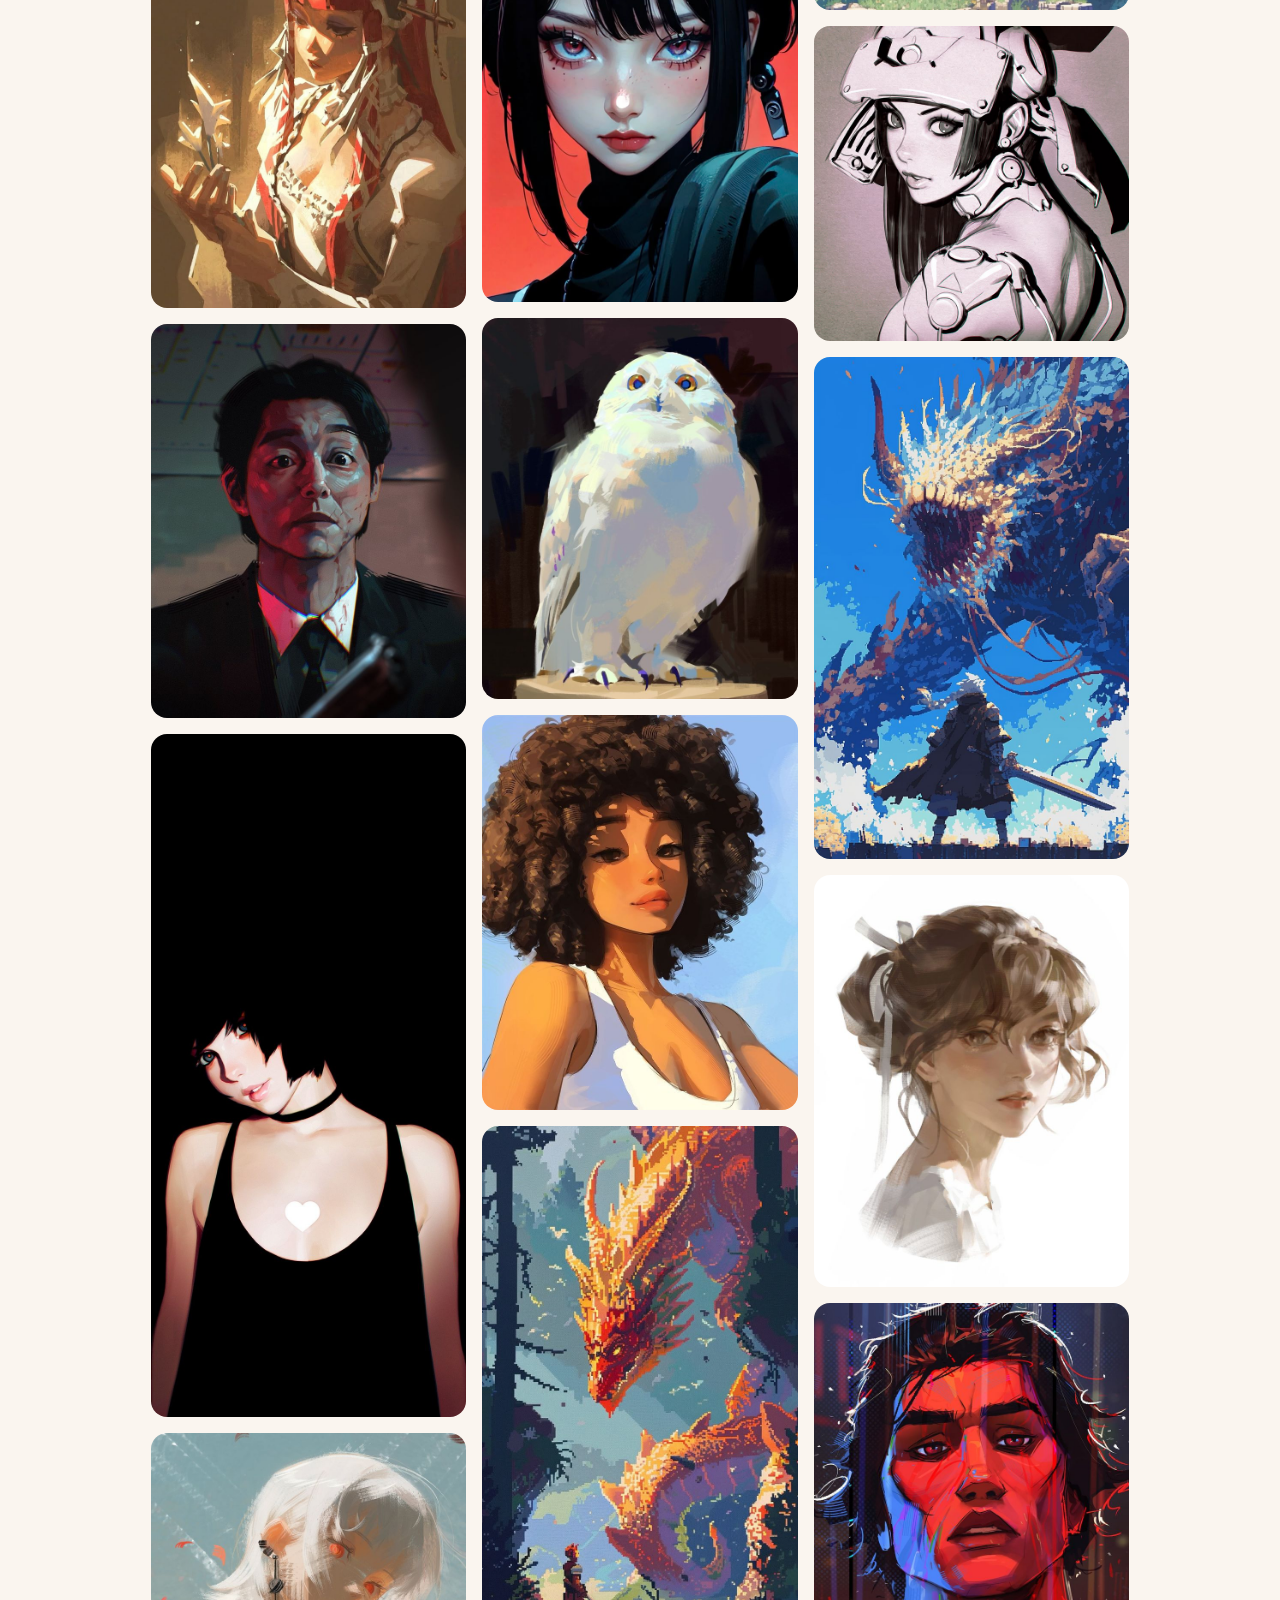
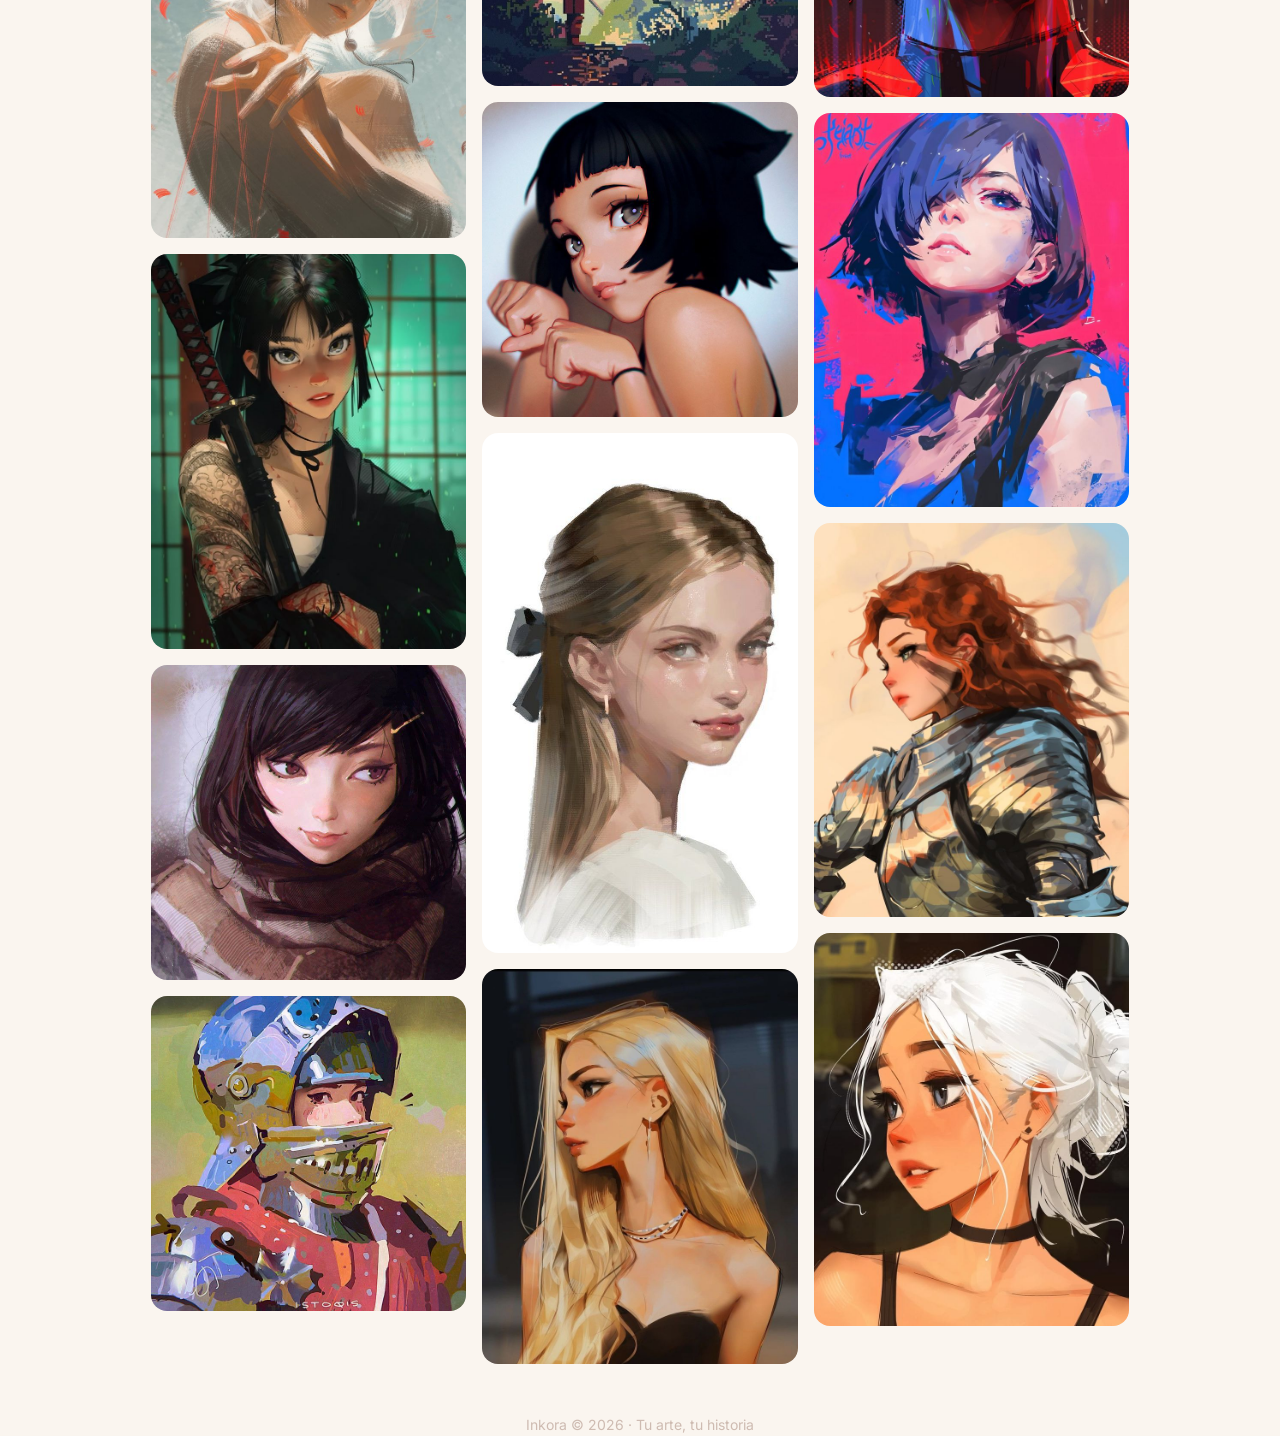
==== commit 46810aa1: "se añadieron algunas interacciones a la pagina" ====
--- a/explore.html
+++ b/explore.html
@@ -20,21 +20,21 @@
     <header class="navbar">
 
         <div class="logo-container d-flex align-items-center">
-            <a class="logo d-inline-flex" href="explore.html">
-                <svg xmlns="http://www.w3.org/2000/svg" viewBox="0 0 24 24" fill="none" stroke="currentColor"
-                    stroke-width="2" stroke-linecap="round" stroke-linejoin="round"
-                    class="icon icon-tabler icons-tabler-outline icon-tabler-brush">
-                    <path stroke="none" d="M0 0h24v24H0z" fill="none" />
-                    <path d="M3 21v-4a4 4 0 1 1 4 4h-4" />
-                    <path d="M21 3a16 16 0 0 0 -12.8 10.2" />
-                    <path d="M21 3a16 16 0 0 1 -10.2 12.8" />
-                    <path d="M10.6 9a9 9 0 0 1 4.4 4.4" />
-                </svg>
-                <span>
-                    <a>
-                        Inkora
-                    </a>
-                </span>
+            <a class="d-inline-flex" href="explore.html">
+                <div class="logo-navbar">
+                    <svg xmlns="http://www.w3.org/2000/svg" viewBox="0 0 24 24" fill="none" stroke="currentColor"
+                        stroke-width="2" stroke-linecap="round" stroke-linejoin="round"
+                        class="icon icon-tabler icons-tabler-outline icon-tabler-brush">
+                        <path stroke="none" d="M0 0h24v24H0z" fill="none" />
+                        <path d="M3 21v-4a4 4 0 1 1 4 4h-4" />
+                        <path d="M21 3a16 16 0 0 0 -12.8 10.2" />
+                        <path d="M21 3a16 16 0 0 1 -10.2 12.8" />
+                        <path d="M10.6 9a9 9 0 0 1 4.4 4.4" />
+                    </svg>
+                </div>
+                <a class="inkora">
+                    Inkora
+                </a>
             </a>
         </div>
 
@@ -200,7 +200,7 @@
         <section class="artwork col-md-10 mx-auto d-flex flex-column gap-2" id="artworklisten">
             <div class="artwork-filter d-flex justify-content-between align-items-center ">
                 <p>
-                    <span></span> ilustraciones encontradas
+                    <span id="results-count"></span> ilustraciones encontradas
                 </p>
 
                 <div>
@@ -211,111 +211,111 @@
             </div>
 
             <div class="artwork-image">
-                <div class="art-container" data-author="kuvshinov" data-category="illustration,digital">
+                <div class="art-container visible" data-author="kuvshinov" data-category="illustration,digital">
                     <img class="img-column" data-bs-toggle="modal" data-bs-target="#exampleModal"
                         src="./assets/image/kuvshinov_001.jpg" alt="kuvshinov image">
                 </div>
-                <div class="art-container" data-author="" data-category="illustration,digital,pixelart">
+                <div class="art-container visible" data-author="" data-category="illustration,digital,pixelart">
                     <img class="img-column" data-bs-toggle="modal" data-bs-target="#exampleModal"
                         src="./assets/image/pixel-art_004.jpg" alt="pixel image">
                 </div>
-                <div class="art-container" data-author="" data-category="render,llustration,digital">
+                <div class="art-container visible" data-author="" data-category="render,llustration,digital">
                     <img class="img-column" data-bs-toggle="modal" data-bs-target="#exampleModal"
                         src="./assets/image/render_001.jpg" alt="render image">
                 </div>
-                <div class="art-container" data-author="sandoesarts" data-category="illustration,digital,render">
+                <div class="art-container visible" data-author="sandoesarts" data-category="illustration,digital,render">
                     <img class="img-column" data-bs-toggle="modal" data-bs-target="#exampleModal"
                         src="./assets/image/samdoesart_001.jpg" alt="samdoesart image">
                 </div>
-                <div class="art-container" data-author="kuvshinov" data-category="illustration,digital">
+                <div class="art-container visible" data-author="kuvshinov" data-category="illustration,digital">
                     <img class="img-column" data-bs-toggle="modal" data-bs-target="#exampleModal"
                         src="./assets/image/kuvshinov_002.jpg" alt="kuvshinov image">
                 </div>
-                <div class="art-container" data-author="" data-category="render,llustration,digital">
+                <div class="art-container visible" data-author="" data-category="render,llustration,digital">
                     <img class="img-column" data-bs-toggle="modal" data-bs-target="#exampleModal"
                         src="./assets/image/render_002.jpg" alt="render image">
                 </div>
-                <div class="art-container" data-author="sandoesarts" data-category="illustration,digital,render">
+                <div class="art-container visible" data-author="sandoesarts" data-category="illustration,digital,render">
                     <img class="img-column" data-bs-toggle="modal" data-bs-target="#exampleModal"
                         src="./assets/image/samdoesart_002.jpg" alt="samdoesart image">
                 </div>
-                <div class="art-container" data-author="kuvshinov" data-category="illustration,digital">
+                <div class="art-container visible" data-author="kuvshinov" data-category="illustration,digital">
                     <img class="img-column" data-bs-toggle="modal" data-bs-target="#exampleModal"
                         src="./assets/image/kuvshinov_003.jpg" alt="kuvshinov image">
                 </div>
-                <div class="art-container" data-author="" data-category="render,llustration,digital">
+                <div class="art-container visible" data-author="" data-category="render,llustration,digital">
                     <img class="img-column" data-bs-toggle="modal" data-bs-target="#exampleModal"
                         src="./assets/image/render_003.jpg" alt="render image">
                 </div>
-                <div class="art-container" data-author="sandoesarts" data-category="illustration,digital,render">
+                <div class="art-container visible" data-author="sandoesarts" data-category="illustration,digital,render">
                     <img class="img-column" data-bs-toggle="modal" data-bs-target="#exampleModal"
                         src="./assets/image/samdoesart_003.jpg" alt="samdoesart image">
                 </div>
-                <div class="art-container" data-author="" data-category="illustration,digital,pixelart">
+                <div class="art-container visible" data-author="" data-category="illustration,digital,pixelart">
                     <img class="img-column" data-bs-toggle="modal" data-bs-target="#exampleModal"
                         src="./assets/image/pixel-art_001.jpg" alt="pixel image">
                 </div>
-                <div class="art-container" data-author="kuvshinov" data-category="illustration,digital">
+                <div class="art-container visible" data-author="kuvshinov" data-category="illustration,digital">
                     <img class="img-column" data-bs-toggle="modal" data-bs-target="#exampleModal"
                         src="./assets/image/kuvshinov_004.jpg" alt="kuvshinov image">
                 </div>
-                <div class="art-container" data-author="" data-category="render,llustration,digital">
+                <div class="art-container visible" data-author="" data-category="render,llustration,digital">
                     <img class="img-column" data-bs-toggle="modal" data-bs-target="#exampleModal"
                         src="./assets/image/render_004.jpg" alt="render image">
                 </div>
-                <div class="art-container" data-author="sandoesarts" data-category="illustration,digital,render">
+                <div class="art-container visible" data-author="sandoesarts" data-category="illustration,digital,render">
                     <img class="img-column" data-bs-toggle="modal" data-bs-target="#exampleModal"
                         src="./assets/image/samdoesart_004.jpg" alt="samdoesart image">
                 </div>
-                <div class="art-container" data-author="" data-category="illustration,digital,pixelart">
+                <div class="art-container visible" data-author="" data-category="illustration,digital,pixelart">
                     <img class="img-column" data-bs-toggle="modal" data-bs-target="#exampleModal"
                         src="./assets/image/pixel-art_002.jpg" alt="pixel image">
                 </div>
-                <div class="art-container" data-author="kuvshinov" data-category="illustration,digital">
+                <div class="art-container visible" data-author="kuvshinov" data-category="illustration,digital">
                     <img class="img-column" data-bs-toggle="modal" data-bs-target="#exampleModal"
                         src="./assets/image/kuvshinov_005.jpg" alt="kuvshinov image">
                 </div>
-                <div class="art-container" data-author="" data-category="render,llustration,digital">
+                <div class="art-container visible" data-author="" data-category="render,llustration,digital">
                     <img class="img-column" data-bs-toggle="modal" data-bs-target="#exampleModal"
                         src="./assets/image/render_005.jpg" alt="render image">
                 </div>
-                <div class="art-container" data-author="sandoesarts" data-category="illustration,digital,render">
+                <div class="art-container visible" data-author="sandoesarts" data-category="illustration,digital,render">
                     <img class="img-column" data-bs-toggle="modal" data-bs-target="#exampleModal"
                         src="./assets/image/samdoesart_005.jpg" alt="samdoesart image">
                 </div>
-                <div class="art-container" data-author="" data-category="illustration,digital,pixelart">
+                <div class="art-container visible" data-author="" data-category="illustration,digital,pixelart">
                     <img class="img-column" data-bs-toggle="modal" data-bs-target="#exampleModal"
                         src="./assets/image/pixel-art_005.jpg" alt="pixel image">
                 </div>
-                <div class="art-container" data-author="" data-category="illustration,digital,pixelart">
+                <div class="art-container visible" data-author="" data-category="illustration,digital,pixelart">
                     <img class="img-column" data-bs-toggle="modal" data-bs-target="#exampleModal"
                         src="./assets/image/pixel-art_003.jpg" alt="pixel image">
                 </div>
-                <div class="art-container" data-author="kuvshinov" data-category="illustration,digital">
+                <div class="art-container visible" data-author="kuvshinov" data-category="illustration,digital">
                     <img class="img-column" data-bs-toggle="modal" data-bs-target="#exampleModal"
                         src="./assets/image/kuvshinov_006.jpg" alt="kuvshinov image">
                 </div>
-                <div class="art-container" data-author="" data-category="illustration,digital,pixelart">
+                <div class="art-container visible" data-author="" data-category="illustration,digital,pixelart">
                     <img class="img-column" data-bs-toggle="modal" data-bs-target="#exampleModal"
                         src="./assets/image/pixel-art_001.jpg" alt="pixel image">
                 </div>
-                <div class="art-container" data-author="" data-category="render,llustration,digital">
+                <div class="art-container visible" data-author="" data-category="render,llustration,digital">
                     <img class="img-column" data-bs-toggle="modal" data-bs-target="#exampleModal"
                         src="./assets/image/render_006.jpg" alt="render image">
                 </div>
-                <div class="art-container" data-author="sandoesarts" data-category="illustration,digital,render">
+                <div class="art-container visible" data-author="sandoesarts" data-category="illustration,digital,render">
                     <img class="img-column" data-bs-toggle="modal" data-bs-target="#exampleModal"
                         src="./assets/image/samdoesart_006.jpg" alt="samdoesart image">
                 </div>
-                <div class="art-container" data-author="" data-category="render,llustration,digital">
+                <div class="art-container visible" data-author="" data-category="render,llustration,digital">
                     <img class="img-column" data-bs-toggle="modal" data-bs-target="#exampleModal"
                         src="./assets/image/render_007.jpg" alt="render image">
                 </div>
-                <div class="art-container" data-author="sandoesarts" data-category="illustration,digital,render">
+                <div class="art-container visible" data-author="sandoesarts" data-category="illustration,digital,render">
                     <img class="img-column" data-bs-toggle="modal" data-bs-target="#exampleModal"
                         src="./assets/image/samdoesart_007.jpg" alt="samdoesart image">
                 </div>
-                <div class="art-container" data-author="sandoesarts" data-category="illustration,digital,render">
+                <div class="art-container visible" data-author="sandoesarts" data-category="illustration,digital,render">
                     <img class="img-column" data-bs-toggle="modal" data-bs-target="#exampleModal"
                         src="./assets/image/samdoesart_008.jpg" alt="samdoesart image">
                 </div>
@@ -449,6 +449,7 @@
                                 </div>
                             </div>
                         </div>
+                        
                         <div class="m-footer">
                             <div class="m-footer-container">
                                 <div>
@@ -492,7 +493,7 @@
                                 </div>
                                 <input id="inputComment" type="text" placeholder="Añade un comentario...">
                             </div>
-                            <button class="send" type="button" class="btn">
+                            <button class="send-comment" type="button" class="btn">
                                 <svg xmlns="http://www.w3.org/2000/svg" viewBox="0 0 24 24" fill="none"
                                     stroke="currentColor" stroke-width="2" stroke-linecap="round"
                                     stroke-linejoin="round"
--- a/assets/css/global.css
+++ b/assets/css/global.css
@@ -80,17 +80,99 @@
   font-family: var(--fm);
 }
 
-.logo {
-  padding: 1rem;
-  border-radius: 1rem;
-  color: var(--warm-sand);
-  background: linear-gradient(145deg, var(--terracota), var(--amber));
+/* Navbar */
+.navbar>div,
+.navbar>nav,
+.navbar>nav ul,
+.navbar>nav div {
+  display: flex;
+  align-items: center;
 }
 
-svg {
-  width: 26px;
-  height: 26px;
+.navbar div {
+  gap: 0.875rem;
 }
+
+.navbar {
+  border-bottom: 1px solid var(--warm-sand);
+  box-shadow: 0 3px 10px 0 var(--warm-sand);
+  padding-inline: 1.25rem;
+  padding-block: 0.5rem;
+
+  .logo-navbar {
+    padding: 0.7rem;
+    border-radius: 1rem;
+    color: var(--warm-sand);
+    background: linear-gradient(145deg, var(--terracota), var(--amber));
+
+
+    svg {
+      width: 30px;
+      height: 30px;
+    }
+
+  }
+
+  .inkora {
+    text-decoration: none;
+    font-size: var(--fs-xl);
+    font-family: var(--fm-hd);
+    color: var(--terracota);
+    font-weight: 700;
+  }
+}
+
+.nav-2 ul {
+  list-style: none;
+  padding: 0;
+  margin: 0;
+}
+
+.nav-2 li {
+
+  padding: 0.5rem;
+  padding-inline: 1.25rem;
+  border-radius: 1rem;
+  color: var(--muted-text);
+  font-weight: 600;
+
+  a {
+    display: flex;
+    align-items: center;
+    gap: 0.5rem;
+    cursor: pointer;
+  }
+
+  &.active {
+    color: var(--terracota);
+    font-weight: bold;
+    background-color: var(--warm-sand);
+  }
+
+}
+
+.more {
+
+  svg,
+  img {
+    width: auto;
+    background-color: var(--warm-sand);
+    border-radius: 50%;
+  }
+
+  svg {
+    padding: 0.5rem;
+    height: 40px;
+    color: var(--muted-text)
+  }
+
+  img {
+    height: 35px;
+    border: 2px solid var(--terracota);
+  }
+}
+
+
 
 
 body.dark {
--- a/assets/css/explore.css
+++ b/assets/css/explore.css
@@ -1,91 +1,3 @@
-.navbar>div,
-.navbar>nav,
-.navbar>nav ul,
-.navbar>nav div {
-    display: flex;
-    align-items: center;
-}
-
-.navbar div {
-    gap: 0.875rem;
-}
-
-.navbar {
-    border-bottom: 1px solid var(--warm-sand);
-    box-shadow: 0 3px 10px 0 var(--warm-sand);
-    padding-inline: 1.25rem;
-    padding-block: 0.5rem;
-
-    .logo svg {
-        width: auto;
-        height: 25px;
-        color: white;
-    }
-
-    .logo-container .logo {
-        padding: 0.75rem;
-    }
-
-    .inkora {
-        text-decoration: none;
-        font-size: var(--fs-xl);
-        font-family: var(--fm-hd);
-        color: var(--terracota);
-        font-weight: 600;
-    }
-}
-
-.nav-2 ul {
-    list-style: none;
-    padding: 0;
-    margin: 0;
-}
-
-.nav-2 li {
-
-    padding: 0.5rem;
-    padding-inline: 1.25rem;
-    border-radius: 1rem;
-    color: var(--muted-text);
-    font-weight: 600;
-
-    a {
-        display: flex;
-        align-items: center;
-        gap: 0.5rem;
-        cursor: pointer;
-    }
-
-    &.active {
-        color: var(--terracota);
-        font-weight: bold;
-        background-color: var(--warm-sand);
-    }
-
-}
-
-
-
-.more {
-
-    svg,
-    img {
-        width: auto;
-        background-color: var(--warm-sand);
-        border-radius: 50%;
-    }
-
-    svg {
-        padding: 0.5rem;
-        height: 40px;
-        color: var(--muted-text)
-    }
-
-    img {
-        height: 35px;
-        border: 2px solid var(--terracota);
-    }
-}
 
 .search,
 .search>div {
@@ -261,11 +173,13 @@
 
 }
 
-.artwork-image .art-container.hidden {
+.artwork-image .art-container{
     display: none;
 }
 
-
+.artwork-image .art-container.visible {
+    display: block;
+}
 
 .modal-dialog {
     margin-top: 2.5rem;
@@ -344,6 +258,7 @@
         color: var(--foreground);
         word-break: break-word;
         overflow-wrap: break-word;
+        padding-right: 3rem;
     }
 
     span {
@@ -359,7 +274,6 @@
     }
 
     header {
-
         display: flex;
         justify-content: space-between;
         align-items: center;
@@ -374,6 +288,11 @@
             margin-left: -0.5rem;
             color: var(--terracota-t);
             background-color: transparent;
+
+        }
+
+        svg {
+            height: 24px;
         }
     }
 }
@@ -413,7 +332,7 @@
     }
 }
 
-.send {
+.send-comment {
     display: flex;
     align-items: end;
     outline: none;
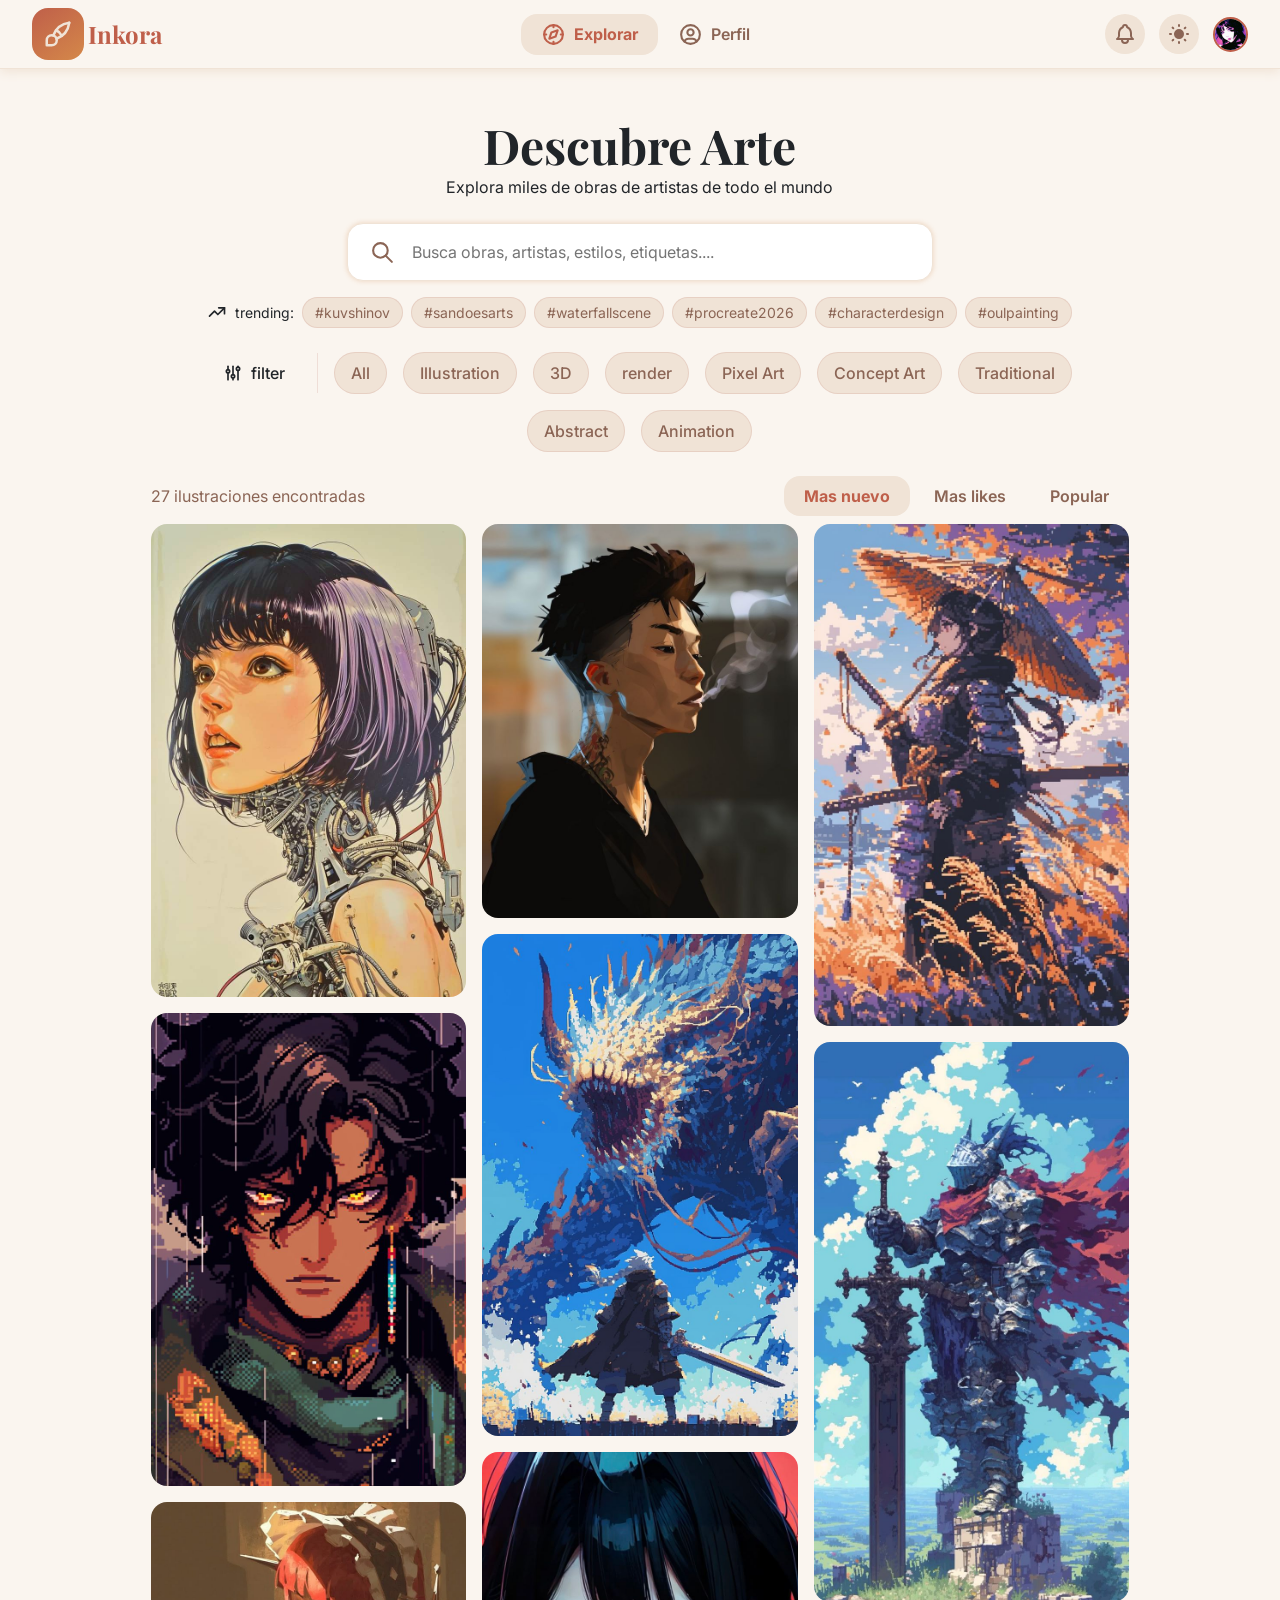
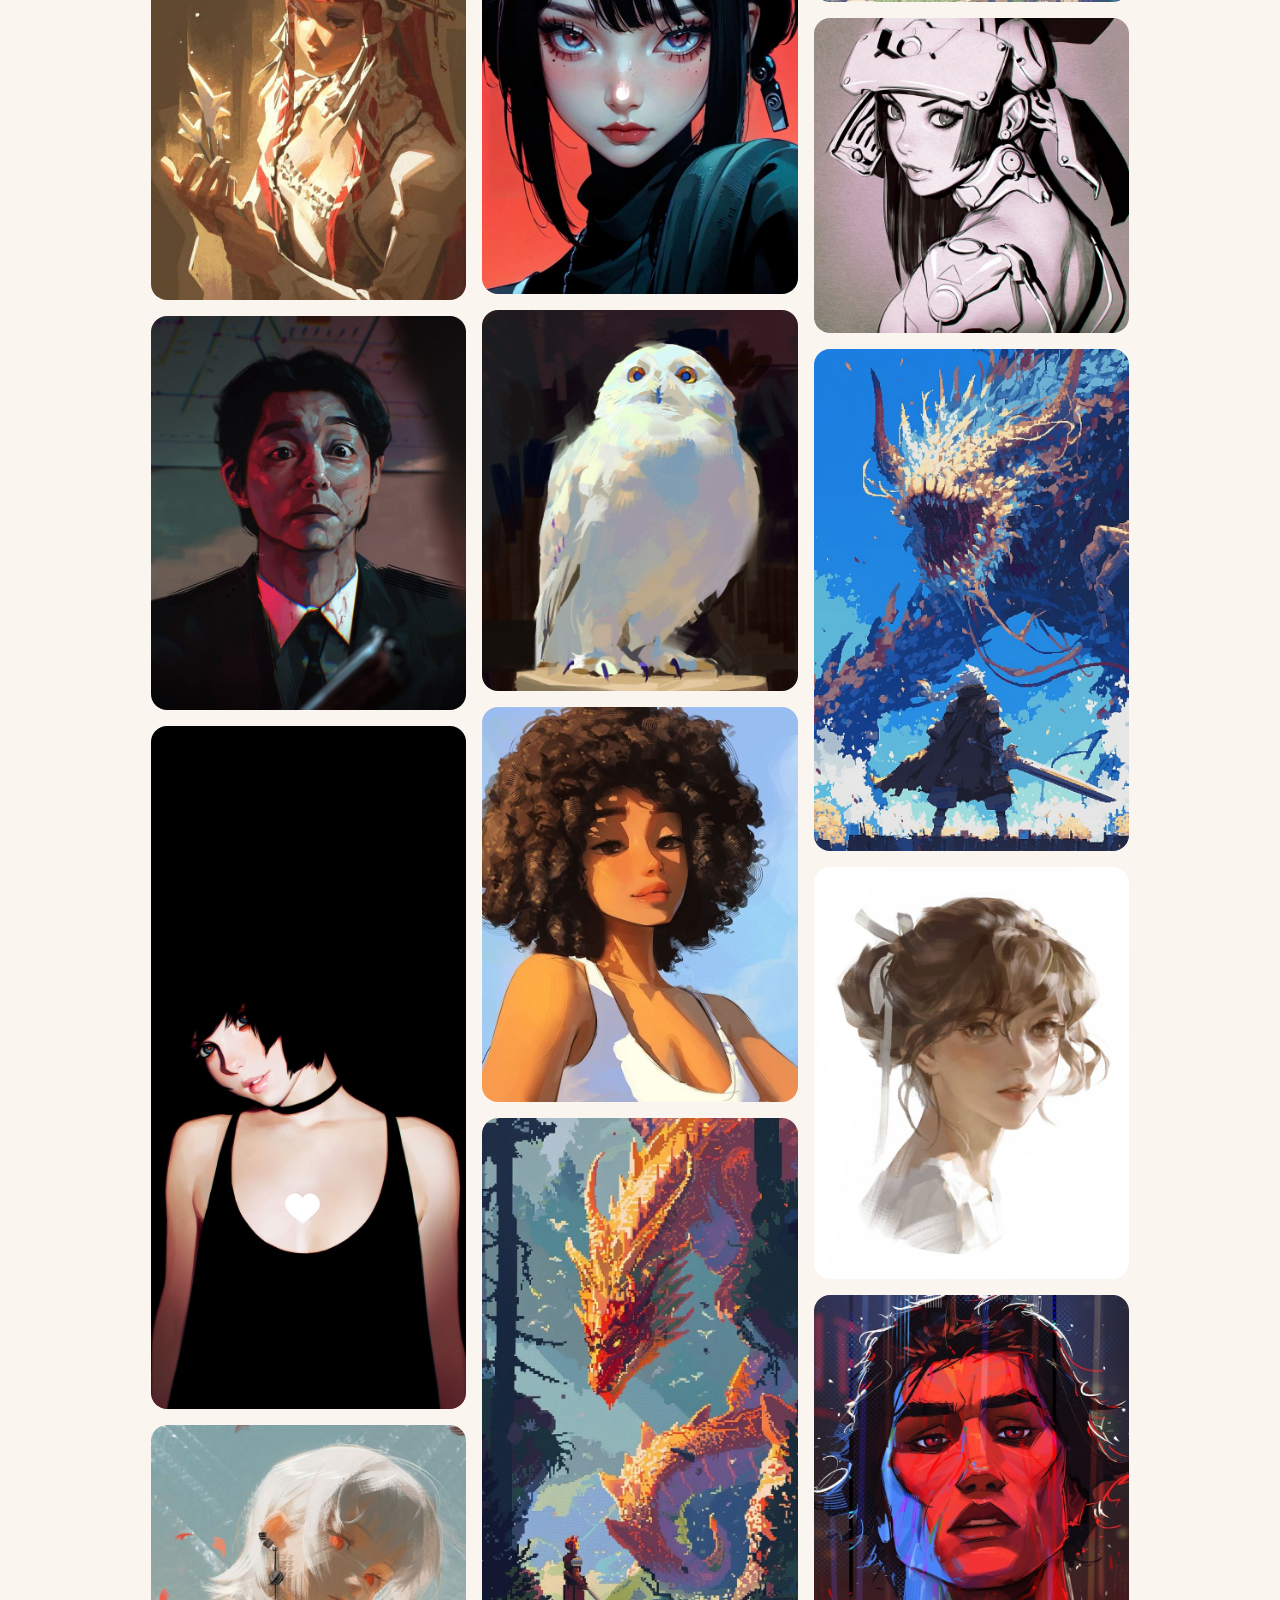
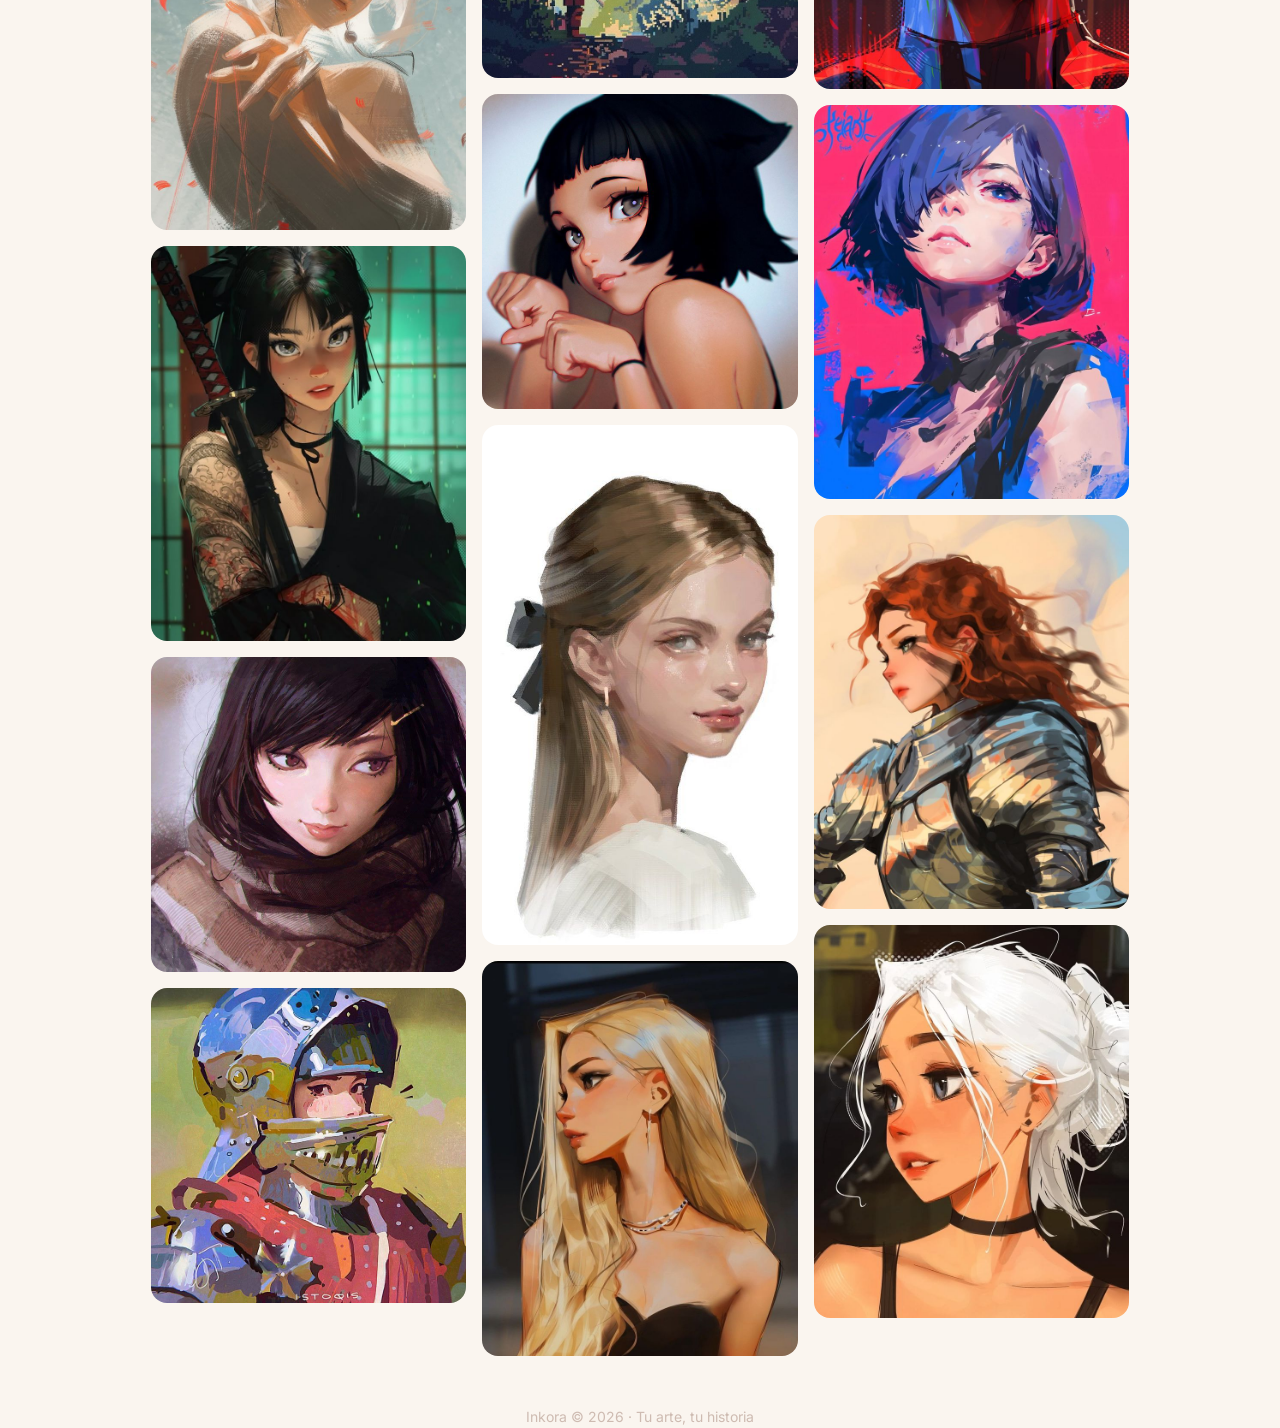
==== commit 0f381792: "Inkora add profile" ====
--- a/explore.html
+++ b/explore.html
@@ -17,7 +17,114 @@
 
 <body class="d-flex flex-column gap-5">
 
-    <header class="navbar">
+    <header class="navbar navbar-expand-md">
+        <div class="container-fluid">
+            <!-- Logo: siempre visible -->
+            <div class="logo-container d-flex align-items-center gap-1">
+                <a class="d-inline-flex" href="explore.html">
+                    <div class="logo-navbar">
+                        <svg xmlns="http://www.w3.org/2000/svg" viewBox="0 0 24 24" fill="none" stroke="currentColor"
+                            stroke-width="2" stroke-linecap="round" stroke-linejoin="round"
+                            class="icon icon-tabler icons-tabler-outline icon-tabler-brush">
+                            <path stroke="none" d="M0 0h24v24H0z" fill="none" />
+                            <path d="M3 21v-4a4 4 0 1 1 4 4h-4" />
+                            <path d="M21 3a16 16 0 0 0 -12.8 10.2" />
+                            <path d="M21 3a16 16 0 0 1 -10.2 12.8" />
+                            <path d="M10.6 9a9 9 0 0 1 4.4 4.4" />
+                        </svg>
+                    </div>
+                    <a class="inkora">
+                        Inkora
+                    </a>
+                </a>
+            </div>
+
+            <!-- More + Toggler: siempre visibles, agrupados -->
+            <div class="d-flex align-items-center gap-2 ms-auto order-md-3">
+                <div class="more d-flex align-items-center">
+                    <div>
+                        <svg xmlns="http://www.w3.org/2000/svg" viewBox="0 0 24 24" fill="none" stroke="currentColor"
+                            stroke-width="2" stroke-linecap="round" stroke-linejoin="round"
+                            class="icon icon-tabler icons-tabler-outline icon-tabler-bell">
+                            <path stroke="none" d="M0 0h24v24H0z" fill="none" />
+                            <path
+                                d="M10 5a2 2 0 1 1 4 0a7 7 0 0 1 4 6v3a4 4 0 0 0 2 3h-16a4 4 0 0 0 2 -3v-3a7 7 0 0 1 4 -6" />
+                            <path d="M9 17v1a3 3 0 0 0 6 0v-1" />
+                        </svg>
+                    </div>
+                    <div>
+                        <svg xmlns="http://www.w3.org/2000/svg" viewBox="0 0 24 24" fill="currentColor"
+                            class="icon icon-tabler icons-tabler-filled icon-tabler-sun">
+                            <path stroke="none" d="M0 0h24v24H0z" fill="none" />
+                            <path
+                                d="M12 19a1 1 0 0 1 .993 .883l.007 .117v1a1 1 0 0 1 -1.993 .117l-.007 -.117v-1a1 1 0 0 1 1 -1z" />
+                            <path
+                                d="M18.313 16.91l.094 .083l.7 .7a1 1 0 0 1 -1.32 1.497l-.094 -.083l-.7 -.7a1 1 0 0 1 1.218 -1.567l.102 .07z" />
+                            <path
+                                d="M7.007 16.993a1 1 0 0 1 .083 1.32l-.083 .094l-.7 .7a1 1 0 0 1 -1.497 -1.32l.083 -.094l.7 -.7a1 1 0 0 1 1.414 0z" />
+                            <path d="M4 11a1 1 0 0 1 .117 1.993l-.117 .007h-1a1 1 0 0 1 -.117 -1.993l.117 -.007h1z" />
+                            <path d="M21 11a1 1 0 0 1 .117 1.993l-.117 .007h-1a1 1 0 0 1 -.117 -1.993l.117 -.007h1z" />
+                            <path
+                                d="M6.213 4.81l.094 .083l.7 .7a1 1 0 0 1 -1.32 1.497l-.094 -.083l-.7 -.7a1 1 0 0 1 1.217 -1.567l.102 .07z" />
+                            <path
+                                d="M19.107 4.893a1 1 0 0 1 .083 1.32l-.083 .094l-.7 .7a1 1 0 0 1 -1.497 -1.32l.083 -.094l.7 -.7a1 1 0 0 1 1.414 0z" />
+                            <path
+                                d="M12 2a1 1 0 0 1 .993 .883l.007 .117v1a1 1 0 0 1 -1.993 .117l-.007 -.117v-1a1 1 0 0 1 1 -1z" />
+                            <path d="M12 7a5 5 0 1 1 -4.995 5.217l-.005 -.217l.005 -.217a5 5 0 0 1 4.995 -4.783z" />
+                        </svg>
+                    </div>
+                    <div>
+                        <img src="./assets/image/image.png" alt="image profile png">
+                    </div>
+                </div>
+                <button class="navbar-toggler" type="button" data-bs-toggle="collapse" data-bs-target="#navMenu">
+                    <span class="navbar-toggler-icon"></span>
+                </button>
+            </div>
+
+            <!-- Links: se ocultan en móvil -->
+            <div class="collapse navbar-collapse justify-content-center ms-4" id="navMenu">
+                <nav class="nav-2 ">
+                    <ul class="nav-links d-flex flex-column flex-md-row">
+                        <li  class="active">
+                            <a class="d-flex justify-content-center" href="explore.html">
+                                <svg xmlns="http://www.w3.org/2000/svg" viewBox="0 0 24 24" fill="none"
+                                    stroke="currentColor" stroke-width="2" stroke-linecap="round"
+                                    stroke-linejoin="round"
+                                    class="icon icon-tabler icons-tabler-outline icon-tabler-compass">
+                                    <path stroke="none" d="M0 0h24v24H0z" fill="none" />
+                                    <path d="M8 16l2 -6l6 -2l-2 6l-6 2" />
+                                    <path d="M3 12a9 9 0 1 0 18 0a9 9 0 1 0 -18 0" />
+                                    <path d="M12 3l0 2" />
+                                    <path d="M12 19l0 2" />
+                                    <path d="M3 12l2 0" />
+                                    <path d="M19 12l2 0" />
+                                </svg>
+                                Explorar
+                            </a>
+                        </li>
+                        <li>
+                            <a class="d-flex justify-content-center" href="profile.html">
+                                <svg xmlns="http://www.w3.org/2000/svg" viewBox="0 0 24 24" fill="none"
+                                    stroke="currentColor" stroke-width="2" stroke-linecap="round"
+                                    stroke-linejoin="round"
+                                    class="icon icon-tabler icons-tabler-outline icon-tabler-user-circle">
+                                    <path stroke="none" d="M0 0h24v24H0z" fill="none" />
+                                    <path d="M3 12a9 9 0 1 0 18 0a9 9 0 1 0 -18 0" />
+                                    <path d="M9 10a3 3 0 1 0 6 0a3 3 0 1 0 -6 0" />
+                                    <path d="M6.168 18.849a4 4 0 0 1 3.832 -2.849h4a4 4 0 0 1 3.834 2.855" />
+                                </svg>
+                                Perfil
+                            </a>
+                        </li>
+                    </ul>
+                </nav>
+            </div>
+
+        </div>
+    </header>
+
+    <!-- <header class="navbar">
 
         <div class="logo-container d-flex align-items-center">
             <a class="d-inline-flex" href="explore.html">
@@ -41,7 +148,7 @@
         <nav class="nav-2 navbar-expand-lg">
             <ul class="nav-links">
                 <li class="active">
-                    <a>
+                    <a href="explore.html">
                         <svg xmlns="http://www.w3.org/2000/svg" viewBox="0 0 24 24" fill="none" stroke="currentColor"
                             stroke-width="2" stroke-linecap="round" stroke-linejoin="round"
                             class="icon icon-tabler icons-tabler-outline icon-tabler-compass">
@@ -57,7 +164,7 @@
                     </a>
                 </li>
                 <li>
-                    <a>
+                    <a href="profile.html">
                         <svg xmlns="http://www.w3.org/2000/svg" viewBox="0 0 24 24" fill="none" stroke="currentColor"
                             stroke-width="2" stroke-linecap="round" stroke-linejoin="round"
                             class="icon icon-tabler icons-tabler-outline icon-tabler-user-circle">
@@ -108,22 +215,24 @@
             </div>
         </div>
     </header>
-
-    <main class="d-flex flex-column mx-auto col-11 gap-4 " id="searchListen">
-
-        <section class="search col-md-10">
+ -->
+    <main class="d-flex flex-column mx-auto col-11 gap-4" id="searchListen">
+
+        <section class="search col-md-9">
             <header class="search-header">
                 <h1>
                     Descubre Arte
                 </h1>
-                <span>
-                    Explora miles de obras de artistas de todo el mundo
-                </span>
+                <div class="col-10 col-sm-12 mx-auto">
+                    <span class="">
+                        Explora miles de obras de artistas de todo el mundo
+                    </span>
+                </div>
             </header>
 
             <div class="search-explore">
                 <div class="search-input d-flex justify-content-center">
-                    <div class="search-input-wrapper col-10 col-xl-7">
+                    <div class="search-input-wrapper col-12 col-xl-8">
                         <input id="inputSearch" type=" text" id="searchExplore"
                             placeholder="Busca obras, artistas, estilos, etiquetas....">
                         <svg xmlns="http://www.w3.org/2000/svg" viewBox="0 0 24 24" fill="none" stroke="currentColor"
@@ -197,16 +306,17 @@
             </div>
         </section>
 
-        <section class="artwork col-md-10 mx-auto d-flex flex-column gap-2" id="artworklisten">
-            <div class="artwork-filter d-flex justify-content-between align-items-center ">
+        <section class="artwork col-12 col-md-10 d-flex flex-column mx-auto gap-2" id="artworklisten">
+            <div
+                class="artwork-filter d-flex flex-column justify-content-between align-items-center gap-3 flex-md-row gap-md-0">
                 <p>
                     <span id="results-count"></span> ilustraciones encontradas
                 </p>
 
                 <div>
-                    <button class="sort-button">Mas nuevo</button>
-                    <button class="sort-button">Mas likes</button>
-                    <button class="sort-button">Popular</button>
+                    <button class="sort-button col-12 col-sm-auto">Mas nuevo</button>
+                    <button class="sort-button col-12 col-sm-auto">Mas likes</button>
+                    <button class="sort-button col-12 col-sm-auto">Popular</button>
                 </div>
             </div>
 
@@ -223,7 +333,8 @@
                     <img class="img-column" data-bs-toggle="modal" data-bs-target="#exampleModal"
                         src="./assets/image/render_001.jpg" alt="render image">
                 </div>
-                <div class="art-container visible" data-author="sandoesarts" data-category="illustration,digital,render">
+                <div class="art-container visible" data-author="sandoesarts"
+                    data-category="illustration,digital,render">
                     <img class="img-column" data-bs-toggle="modal" data-bs-target="#exampleModal"
                         src="./assets/image/samdoesart_001.jpg" alt="samdoesart image">
                 </div>
@@ -235,7 +346,8 @@
                     <img class="img-column" data-bs-toggle="modal" data-bs-target="#exampleModal"
                         src="./assets/image/render_002.jpg" alt="render image">
                 </div>
-                <div class="art-container visible" data-author="sandoesarts" data-category="illustration,digital,render">
+                <div class="art-container visible" data-author="sandoesarts"
+                    data-category="illustration,digital,render">
                     <img class="img-column" data-bs-toggle="modal" data-bs-target="#exampleModal"
                         src="./assets/image/samdoesart_002.jpg" alt="samdoesart image">
                 </div>
@@ -247,7 +359,8 @@
                     <img class="img-column" data-bs-toggle="modal" data-bs-target="#exampleModal"
                         src="./assets/image/render_003.jpg" alt="render image">
                 </div>
-                <div class="art-container visible" data-author="sandoesarts" data-category="illustration,digital,render">
+                <div class="art-container visible" data-author="sandoesarts"
+                    data-category="illustration,digital,render">
                     <img class="img-column" data-bs-toggle="modal" data-bs-target="#exampleModal"
                         src="./assets/image/samdoesart_003.jpg" alt="samdoesart image">
                 </div>
@@ -263,7 +376,8 @@
                     <img class="img-column" data-bs-toggle="modal" data-bs-target="#exampleModal"
                         src="./assets/image/render_004.jpg" alt="render image">
                 </div>
-                <div class="art-container visible" data-author="sandoesarts" data-category="illustration,digital,render">
+                <div class="art-container visible" data-author="sandoesarts"
+                    data-category="illustration,digital,render">
                     <img class="img-column" data-bs-toggle="modal" data-bs-target="#exampleModal"
                         src="./assets/image/samdoesart_004.jpg" alt="samdoesart image">
                 </div>
@@ -279,7 +393,8 @@
                     <img class="img-column" data-bs-toggle="modal" data-bs-target="#exampleModal"
                         src="./assets/image/render_005.jpg" alt="render image">
                 </div>
-                <div class="art-container visible" data-author="sandoesarts" data-category="illustration,digital,render">
+                <div class="art-container visible" data-author="sandoesarts"
+                    data-category="illustration,digital,render">
                     <img class="img-column" data-bs-toggle="modal" data-bs-target="#exampleModal"
                         src="./assets/image/samdoesart_005.jpg" alt="samdoesart image">
                 </div>
@@ -303,7 +418,8 @@
                     <img class="img-column" data-bs-toggle="modal" data-bs-target="#exampleModal"
                         src="./assets/image/render_006.jpg" alt="render image">
                 </div>
-                <div class="art-container visible" data-author="sandoesarts" data-category="illustration,digital,render">
+                <div class="art-container visible" data-author="sandoesarts"
+                    data-category="illustration,digital,render">
                     <img class="img-column" data-bs-toggle="modal" data-bs-target="#exampleModal"
                         src="./assets/image/samdoesart_006.jpg" alt="samdoesart image">
                 </div>
@@ -311,11 +427,13 @@
                     <img class="img-column" data-bs-toggle="modal" data-bs-target="#exampleModal"
                         src="./assets/image/render_007.jpg" alt="render image">
                 </div>
-                <div class="art-container visible" data-author="sandoesarts" data-category="illustration,digital,render">
+                <div class="art-container visible" data-author="sandoesarts"
+                    data-category="illustration,digital,render">
                     <img class="img-column" data-bs-toggle="modal" data-bs-target="#exampleModal"
                         src="./assets/image/samdoesart_007.jpg" alt="samdoesart image">
                 </div>
-                <div class="art-container visible" data-author="sandoesarts" data-category="illustration,digital,render">
+                <div class="art-container visible" data-author="sandoesarts"
+                    data-category="illustration,digital,render">
                     <img class="img-column" data-bs-toggle="modal" data-bs-target="#exampleModal"
                         src="./assets/image/samdoesart_008.jpg" alt="samdoesart image">
                 </div>
@@ -336,7 +454,7 @@
                             <img src="./assets/image/samdoesarts-profile.jpg" alt="perfil jpg">
                             <h3>samdoesart</h3>
                         </div>
-                        <div class="modal-body d-none d-lg-flex flex-column gap-5" id="commentSectionImg">
+                        <div class="modal-body d-none d-lg-flex flex-column gap-5" id="commentSection">
                             <div class="comment-featured d-flex align-items-center gap-2">
                                 <img src="./assets/image/kuvshinov-profile.jpg" alt="perfil jpg">
                                 <div class="comment-info">
@@ -449,7 +567,7 @@
                                 </div>
                             </div>
                         </div>
-                        
+
                         <div class="m-footer">
                             <div class="m-footer-container">
                                 <div>
--- a/assets/css/global.css
+++ b/assets/css/global.css
@@ -20,6 +20,16 @@
 textarea,
 select {
   font: inherit;
+}
+
+h1,
+h2,
+h3,
+h4,
+h5,
+h6,
+p {
+  margin: 0;
 }
 
 :root {
@@ -80,100 +90,90 @@
   font-family: var(--fm);
 }
 
-/* Navbar */
-.navbar>div,
-.navbar>nav,
-.navbar>nav ul,
-.navbar>nav div {
-  display: flex;
-  align-items: center;
+/* ===== NAVBAR ===== */
+.navbar {
+  border-bottom: 1px solid var(--warm-sand);
+  box-shadow: 0 3px 10px 0 var(--warm-sand);
+  padding-inline: 1.25rem;
+  padding-block: 0.5rem;
 }
 
 .navbar div {
   gap: 0.875rem;
 }
 
-.navbar {
-  border-bottom: 1px solid var(--warm-sand);
-  box-shadow: 0 3px 10px 0 var(--warm-sand);
-  padding-inline: 1.25rem;
-  padding-block: 0.5rem;
+/* Logo */
+.logo-navbar {
+  padding: 0.7rem;
+  border-radius: 1rem;
+  color: var(--warm-sand);
+  background: linear-gradient(145deg, var(--terracota), var(--amber));
 
-  .logo-navbar {
-    padding: 0.7rem;
-    border-radius: 1rem;
-    color: var(--warm-sand);
-    background: linear-gradient(145deg, var(--terracota), var(--amber));
-
-
-    svg {
-      width: 30px;
-      height: 30px;
-    }
-
-  }
-
-  .inkora {
-    text-decoration: none;
-    font-size: var(--fs-xl);
-    font-family: var(--fm-hd);
-    color: var(--terracota);
-    font-weight: 700;
+  svg {
+    width: 30px;
+    height: 30px;
   }
 }
 
-.nav-2 ul {
+.inkora {
+  text-decoration: none;
+  font-size: var(--fs-xl);
+  font-family: var(--fm-hd);
+  color: var(--terracota);
+  font-weight: 700;
+}
+
+/* Nav links */
+.nav-links {
   list-style: none;
   padding: 0;
   margin: 0;
 }
 
 .nav-2 li {
-
-  padding: 0.5rem;
-  padding-inline: 1.25rem;
+  padding: 0.5rem 1.25rem;
   border-radius: 1rem;
-  color: var(--muted-text);
-  font-weight: 600;
 
   a {
-    display: flex;
-    align-items: center;
+    text-decoration: none;
+    color: var(--muted-text);
+    font-weight: 600;
     gap: 0.5rem;
     cursor: pointer;
   }
 
-  &.active {
-    color: var(--terracota);
-    font-weight: bold;
-    background-color: var(--warm-sand);
+  svg {
+    width: 25px;
   }
 
-}
+  &.active {
+    background-color: var(--warm-sand);
 
-.more {
-
-  svg,
-  img {
-    width: auto;
-    background-color: var(--warm-sand);
-    border-radius: 50%;
-  }
-
-  svg {
-    padding: 0.5rem;
-    height: 40px;
-    color: var(--muted-text)
-  }
-
-  img {
-    height: 35px;
-    border: 2px solid var(--terracota);
+    a {
+      color: var(--terracota);
+      font-weight: bold;
+    }
   }
 }
 
+/* More */
+.more svg,
+.more img {
+  width: auto;
+  background-color: var(--warm-sand);
+  border-radius: 50%;
+}
 
+.more svg {
+  padding: 0.5rem;
+  height: 40px;
+  color: var(--muted-text);
+}
 
+.more img {
+  height: 35px;
+  border: 2px solid var(--terracota);
+}
 
 body.dark {
   background-color: var(--bg-color-d);
--- a/assets/css/explore.css
+++ b/assets/css/explore.css
@@ -1,4 +1,3 @@
-
 .search,
 .search>div {
     display: flex;
@@ -60,8 +59,6 @@
     }
 }
 
-
-
 .trending {
     font-size: var(--fs-sm);
     gap: 0.5rem;
@@ -137,12 +134,8 @@
     margin: 0;
 }
 
-.artwork-filter div {
-    display: flex;
-    gap: 1rem;
-}
-
 .artwork-filter button {
+    flex: 1;
     padding: 0.5rem;
     padding-inline: 1.25rem;
     border-radius: 1rem;
@@ -151,6 +144,8 @@
     border: none;
     background-color: transparent;
 
+
+
     &.active {
         color: var(--terracota);
         font-weight: bold;
@@ -173,17 +168,16 @@
 
 }
 
-.artwork-image .art-container{
+.artwork-image .art-container {
     display: none;
 }
 
 .artwork-image .art-container.visible {
     display: block;
 }
-
-.modal-dialog {
-    margin-top: 2.5rem;
-
+ 
+.moda-dialog {
+    margin-block: auto;
 }
 
 .modal-content {
@@ -225,7 +219,7 @@
 
 
 .modal-container .modal-body {
-    flex: 1;
+    height: 80vh;
     overflow-y: scroll;
     padding: 1.5rem 1rem;
     border-bottom: 0.1px solid var(--dusty-rose-t);
@@ -236,7 +230,6 @@
     }
 
     &::-webkit-scrollbar-thumb {
-        width: 0.5rem;
         background: var(--warm-sand);
         border-radius: 1rem;
     }
@@ -301,8 +294,6 @@
     padding-inline: 1rem;
     display: flex;
     padding-block: 0.5rem 1rem;
-
-
 }
 
 .m-footer-container {
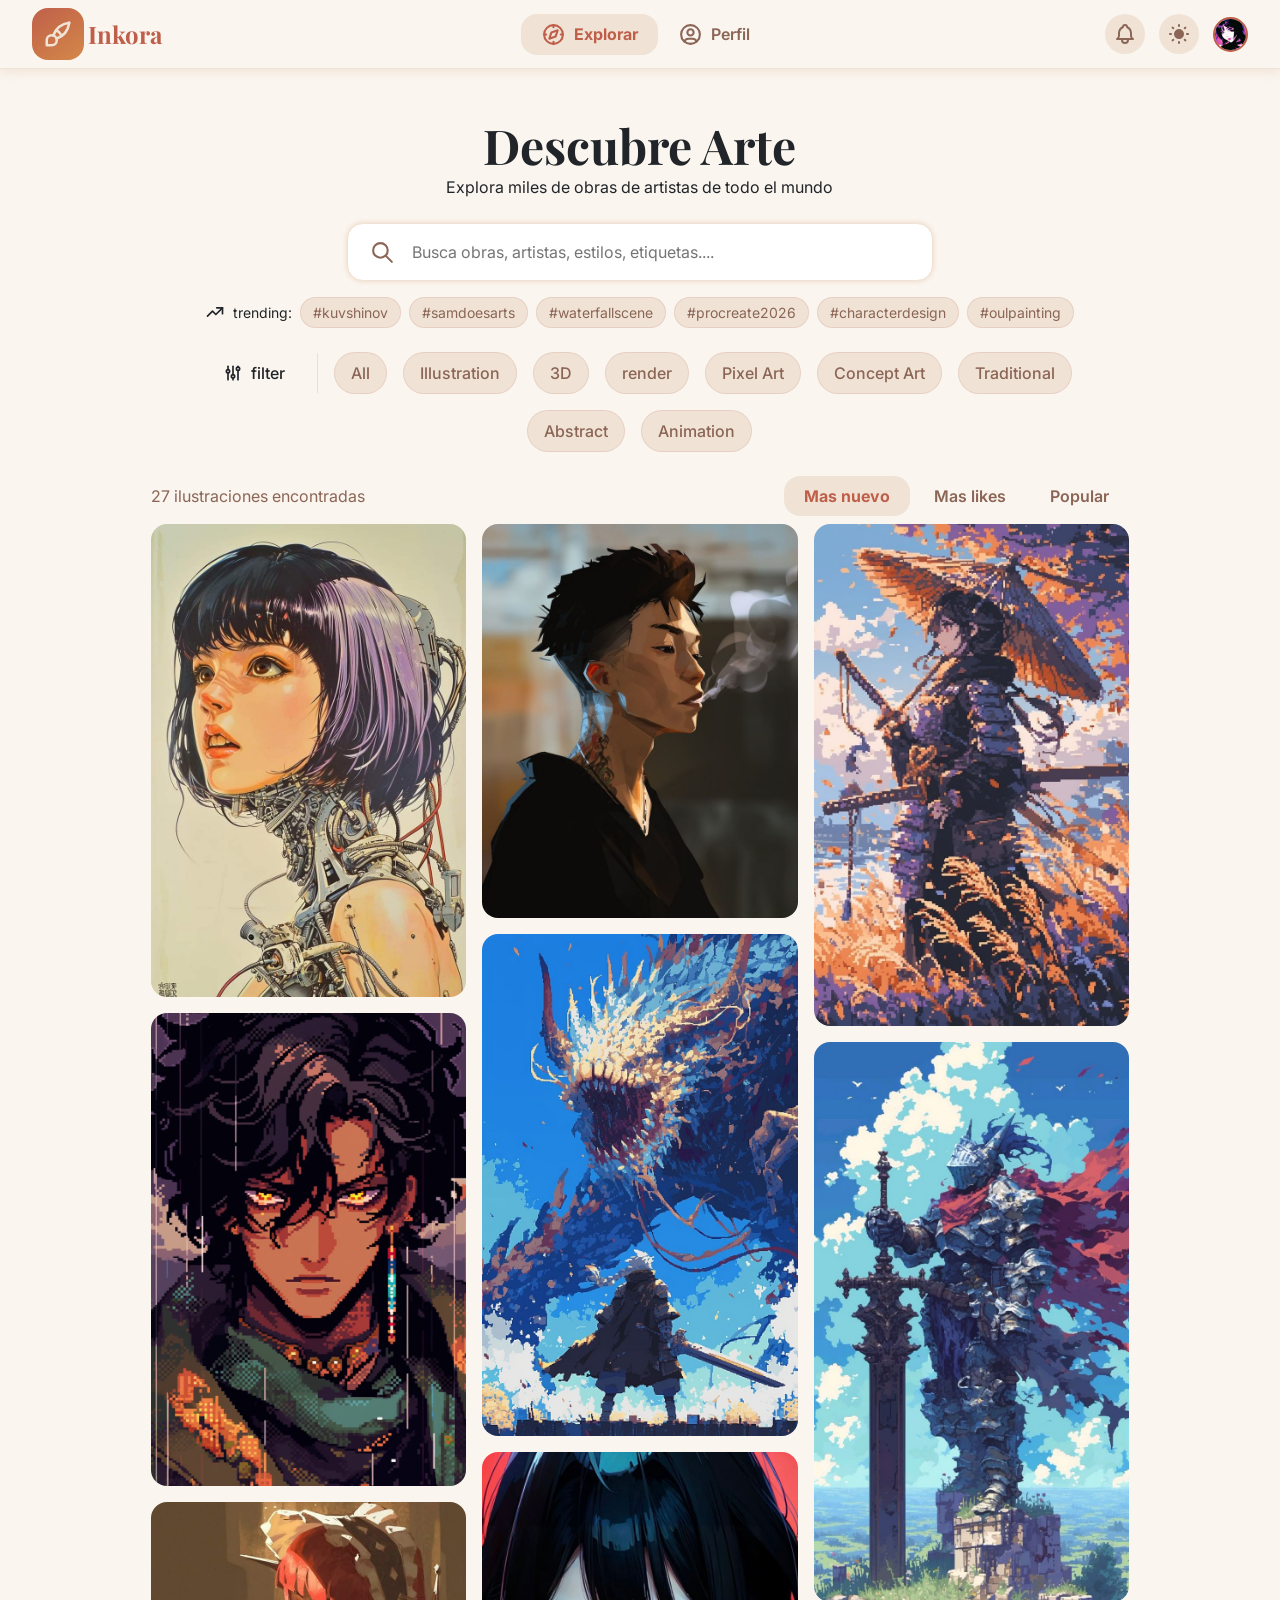
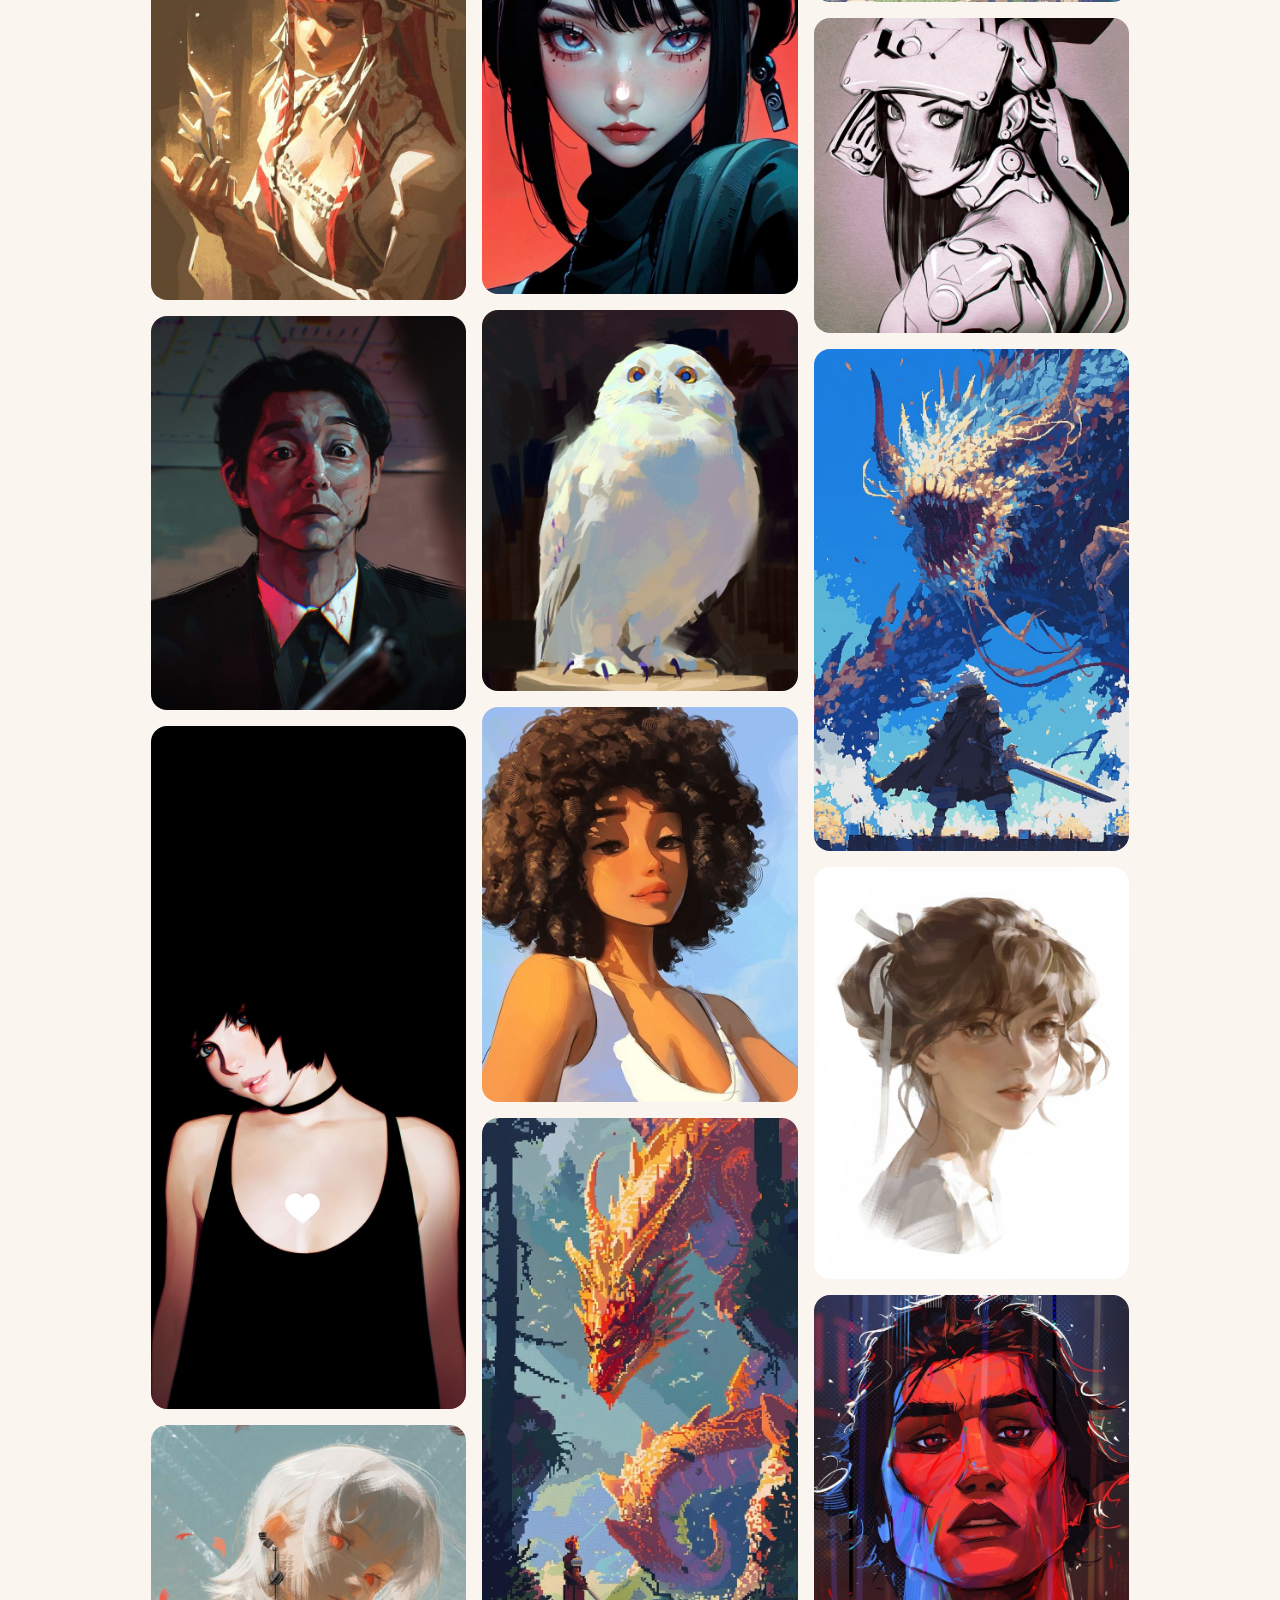
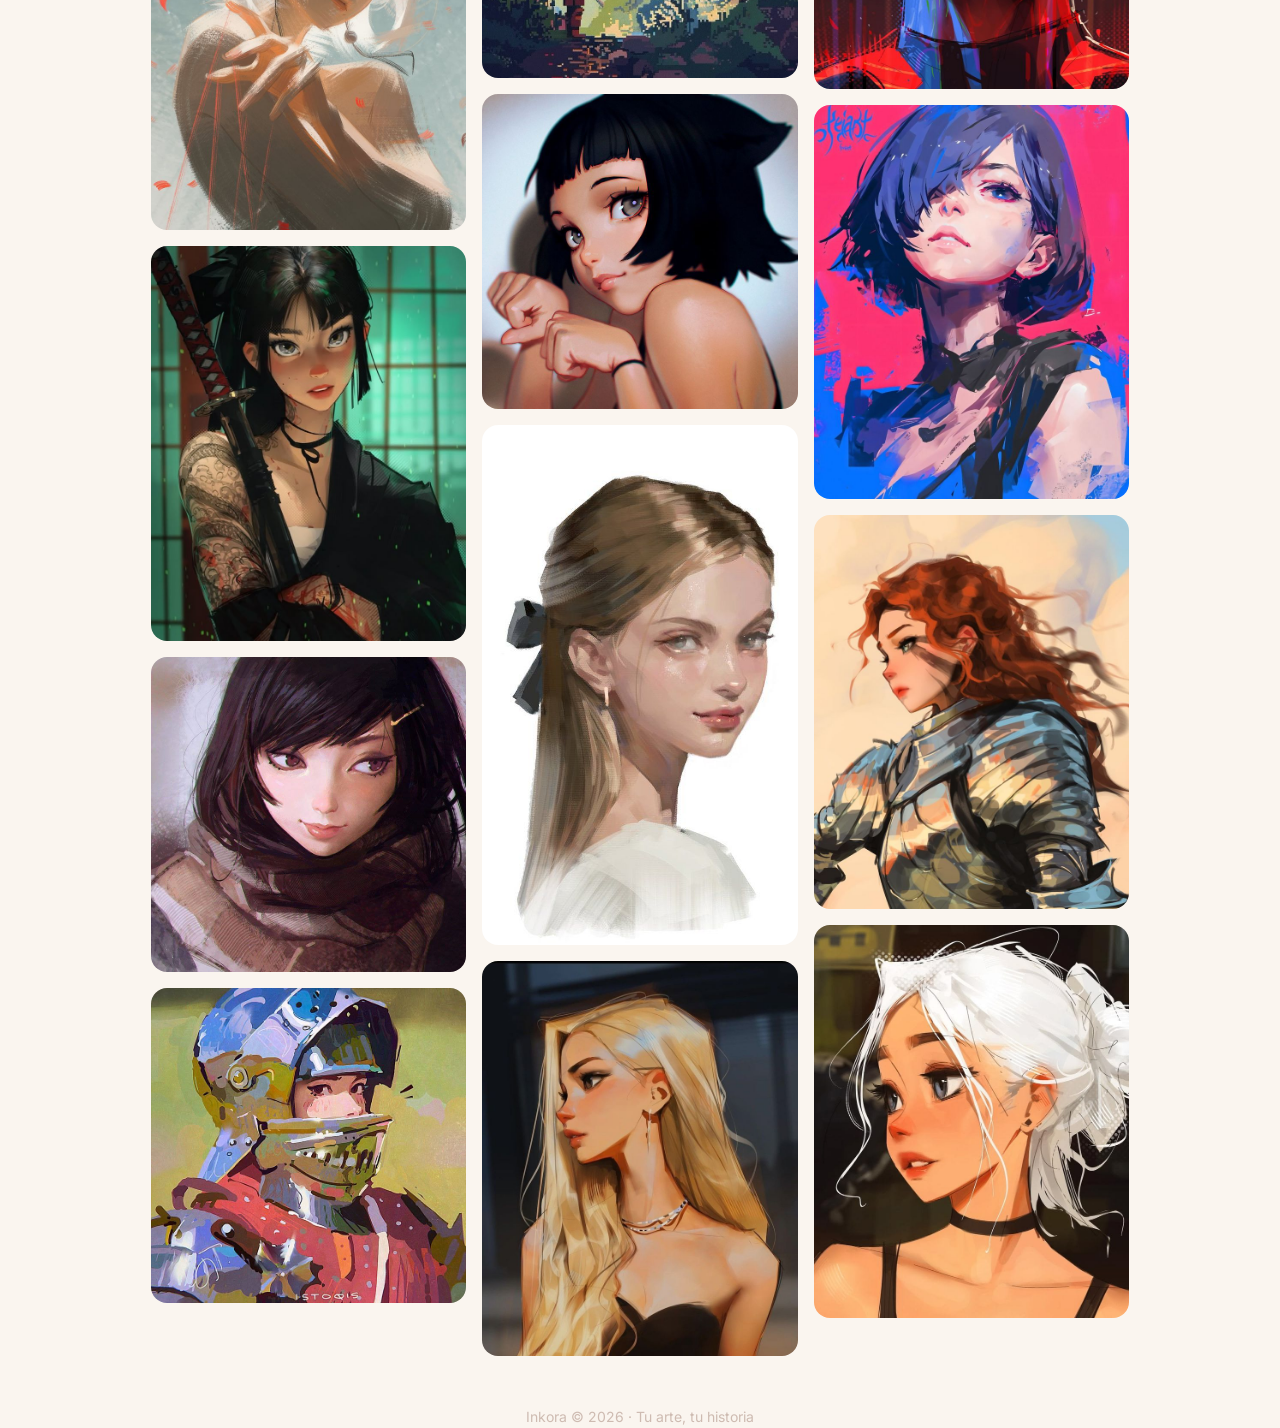
==== commit 84830563: "feat: each user has their own cover and profile picture on login" ====
--- a/explore.html
+++ b/explore.html
@@ -74,7 +74,7 @@
                         </svg>
                     </div>
                     <div>
-                        <img src="./assets/image/image.png" alt="image profile png">
+                        <img id="navbarprofileimg" src="./assets/image/image.png" alt="image profile png">
                     </div>
                 </div>
                 <button class="navbar-toggler" type="button" data-bs-toggle="collapse" data-bs-target="#navMenu">
@@ -124,98 +124,6 @@
         </div>
     </header>
 
-    <!-- <header class="navbar">
-
-        <div class="logo-container d-flex align-items-center">
-            <a class="d-inline-flex" href="explore.html">
-                <div class="logo-navbar">
-                    <svg xmlns="http://www.w3.org/2000/svg" viewBox="0 0 24 24" fill="none" stroke="currentColor"
-                        stroke-width="2" stroke-linecap="round" stroke-linejoin="round"
-                        class="icon icon-tabler icons-tabler-outline icon-tabler-brush">
-                        <path stroke="none" d="M0 0h24v24H0z" fill="none" />
-                        <path d="M3 21v-4a4 4 0 1 1 4 4h-4" />
-                        <path d="M21 3a16 16 0 0 0 -12.8 10.2" />
-                        <path d="M21 3a16 16 0 0 1 -10.2 12.8" />
-                        <path d="M10.6 9a9 9 0 0 1 4.4 4.4" />
-                    </svg>
-                </div>
-                <a class="inkora">
-                    Inkora
-                </a>
-            </a>
-        </div>
-
-        <nav class="nav-2 navbar-expand-lg">
-            <ul class="nav-links">
-                <li class="active">
-                    <a href="explore.html">
-                        <svg xmlns="http://www.w3.org/2000/svg" viewBox="0 0 24 24" fill="none" stroke="currentColor"
-                            stroke-width="2" stroke-linecap="round" stroke-linejoin="round"
-                            class="icon icon-tabler icons-tabler-outline icon-tabler-compass">
-                            <path stroke="none" d="M0 0h24v24H0z" fill="none" />
-                            <path d="M8 16l2 -6l6 -2l-2 6l-6 2" />
-                            <path d="M3 12a9 9 0 1 0 18 0a9 9 0 1 0 -18 0" />
-                            <path d="M12 3l0 2" />
-                            <path d="M12 19l0 2" />
-                            <path d="M3 12l2 0" />
-                            <path d="M19 12l2 0" />
-                        </svg>
-                        Explorar
-                    </a>
-                </li>
-                <li>
-                    <a href="profile.html">
-                        <svg xmlns="http://www.w3.org/2000/svg" viewBox="0 0 24 24" fill="none" stroke="currentColor"
-                            stroke-width="2" stroke-linecap="round" stroke-linejoin="round"
-                            class="icon icon-tabler icons-tabler-outline icon-tabler-user-circle">
-                            <path stroke="none" d="M0 0h24v24H0z" fill="none" />
-                            <path d="M3 12a9 9 0 1 0 18 0a9 9 0 1 0 -18 0" />
-                            <path d="M9 10a3 3 0 1 0 6 0a3 3 0 1 0 -6 0" />
-                            <path d="M6.168 18.849a4 4 0 0 1 3.832 -2.849h4a4 4 0 0 1 3.834 2.855" />
-                        </svg>
-                        Perfil
-                    </a>
-                </li>
-            </ul>
-        </nav>
-
-        <div class="more">
-            <div>
-                <svg xmlns="http://www.w3.org/2000/svg" viewBox="0 0 24 24" fill="none" stroke="currentColor"
-                    stroke-width="2" stroke-linecap="round" stroke-linejoin="round"
-                    class="icon icon-tabler icons-tabler-outline icon-tabler-bell">
-                    <path stroke="none" d="M0 0h24v24H0z" fill="none" />
-                    <path d="M10 5a2 2 0 1 1 4 0a7 7 0 0 1 4 6v3a4 4 0 0 0 2 3h-16a4 4 0 0 0 2 -3v-3a7 7 0 0 1 4 -6" />
-                    <path d="M9 17v1a3 3 0 0 0 6 0v-1" />
-                </svg>
-            </div>
-            <div>
-                <svg xmlns="http://www.w3.org/2000/svg" viewBox="0 0 24 24" fill="currentColor"
-                    class="icon icon-tabler icons-tabler-filled icon-tabler-sun">
-                    <path stroke="none" d="M0 0h24v24H0z" fill="none" />
-                    <path
-                        d="M12 19a1 1 0 0 1 .993 .883l.007 .117v1a1 1 0 0 1 -1.993 .117l-.007 -.117v-1a1 1 0 0 1 1 -1z" />
-                    <path
-                        d="M18.313 16.91l.094 .083l.7 .7a1 1 0 0 1 -1.32 1.497l-.094 -.083l-.7 -.7a1 1 0 0 1 1.218 -1.567l.102 .07z" />
-                    <path
-                        d="M7.007 16.993a1 1 0 0 1 .083 1.32l-.083 .094l-.7 .7a1 1 0 0 1 -1.497 -1.32l.083 -.094l.7 -.7a1 1 0 0 1 1.414 0z" />
-                    <path d="M4 11a1 1 0 0 1 .117 1.993l-.117 .007h-1a1 1 0 0 1 -.117 -1.993l.117 -.007h1z" />
-                    <path d="M21 11a1 1 0 0 1 .117 1.993l-.117 .007h-1a1 1 0 0 1 -.117 -1.993l.117 -.007h1z" />
-                    <path
-                        d="M6.213 4.81l.094 .083l.7 .7a1 1 0 0 1 -1.32 1.497l-.094 -.083l-.7 -.7a1 1 0 0 1 1.217 -1.567l.102 .07z" />
-                    <path
-                        d="M19.107 4.893a1 1 0 0 1 .083 1.32l-.083 .094l-.7 .7a1 1 0 0 1 -1.497 -1.32l.083 -.094l.7 -.7a1 1 0 0 1 1.414 0z" />
-                    <path
-                        d="M12 2a1 1 0 0 1 .993 .883l.007 .117v1a1 1 0 0 1 -1.993 .117l-.007 -.117v-1a1 1 0 0 1 1 -1z" />
-                    <path d="M12 7a5 5 0 1 1 -4.995 5.217l-.005 -.217l.005 -.217a5 5 0 0 1 4.995 -4.783z" />
-                </svg>
-            </div>
-            <div>
-                <img src="./assets/image/image.png" alt="image profile png">
-            </div>
-        </div>
-    </header>
- -->
     <main class="d-flex flex-column mx-auto col-11 gap-4" id="searchListen">
 
         <section class="search col-md-9">
@@ -261,7 +169,7 @@
                             </span>
                         </li>
                         <li><button class="tag-suggetion">#kuvshinov</button></li>
-                        <li><button class="tag-suggetion">#sandoesarts</button></li>
+                        <li><button class="tag-suggetion">#samdoesarts</button></li>
                         <li><button class="tag-suggetion">#waterfallscene</button></li>
                         <li><button class="tag-suggetion">#procreate2026</button></li>
                         <li><button class="tag-suggetion">#characterdesign</button></li>
@@ -333,7 +241,7 @@
                     <img class="img-column" data-bs-toggle="modal" data-bs-target="#exampleModal"
                         src="./assets/image/render_001.jpg" alt="render image">
                 </div>
-                <div class="art-container visible" data-author="sandoesarts"
+                <div class="art-container visible" data-author="samdoesarts"
                     data-category="illustration,digital,render">
                     <img class="img-column" data-bs-toggle="modal" data-bs-target="#exampleModal"
                         src="./assets/image/samdoesart_001.jpg" alt="samdoesart image">
@@ -346,7 +254,7 @@
                     <img class="img-column" data-bs-toggle="modal" data-bs-target="#exampleModal"
                         src="./assets/image/render_002.jpg" alt="render image">
                 </div>
-                <div class="art-container visible" data-author="sandoesarts"
+                <div class="art-container visible" data-author="samdoesarts"
                     data-category="illustration,digital,render">
                     <img class="img-column" data-bs-toggle="modal" data-bs-target="#exampleModal"
                         src="./assets/image/samdoesart_002.jpg" alt="samdoesart image">
@@ -359,7 +267,7 @@
                     <img class="img-column" data-bs-toggle="modal" data-bs-target="#exampleModal"
                         src="./assets/image/render_003.jpg" alt="render image">
                 </div>
-                <div class="art-container visible" data-author="sandoesarts"
+                <div class="art-container visible" data-author="samdoesarts"
                     data-category="illustration,digital,render">
                     <img class="img-column" data-bs-toggle="modal" data-bs-target="#exampleModal"
                         src="./assets/image/samdoesart_003.jpg" alt="samdoesart image">
@@ -376,7 +284,7 @@
                     <img class="img-column" data-bs-toggle="modal" data-bs-target="#exampleModal"
                         src="./assets/image/render_004.jpg" alt="render image">
                 </div>
-                <div class="art-container visible" data-author="sandoesarts"
+                <div class="art-container visible" data-author="samdoesarts"
                     data-category="illustration,digital,render">
                     <img class="img-column" data-bs-toggle="modal" data-bs-target="#exampleModal"
                         src="./assets/image/samdoesart_004.jpg" alt="samdoesart image">
@@ -393,7 +301,7 @@
                     <img class="img-column" data-bs-toggle="modal" data-bs-target="#exampleModal"
                         src="./assets/image/render_005.jpg" alt="render image">
                 </div>
-                <div class="art-container visible" data-author="sandoesarts"
+                <div class="art-container visible" data-author="samdoesarts"
                     data-category="illustration,digital,render">
                     <img class="img-column" data-bs-toggle="modal" data-bs-target="#exampleModal"
                         src="./assets/image/samdoesart_005.jpg" alt="samdoesart image">
@@ -418,7 +326,7 @@
                     <img class="img-column" data-bs-toggle="modal" data-bs-target="#exampleModal"
                         src="./assets/image/render_006.jpg" alt="render image">
                 </div>
-                <div class="art-container visible" data-author="sandoesarts"
+                <div class="art-container visible" data-author="samdoesarts"
                     data-category="illustration,digital,render">
                     <img class="img-column" data-bs-toggle="modal" data-bs-target="#exampleModal"
                         src="./assets/image/samdoesart_006.jpg" alt="samdoesart image">
@@ -427,12 +335,12 @@
                     <img class="img-column" data-bs-toggle="modal" data-bs-target="#exampleModal"
                         src="./assets/image/render_007.jpg" alt="render image">
                 </div>
-                <div class="art-container visible" data-author="sandoesarts"
+                <div class="art-container visible" data-author="samdoesarts"
                     data-category="illustration,digital,render">
                     <img class="img-column" data-bs-toggle="modal" data-bs-target="#exampleModal"
                         src="./assets/image/samdoesart_007.jpg" alt="samdoesart image">
                 </div>
-                <div class="art-container visible" data-author="sandoesarts"
+                <div class="art-container visible" data-author="samdoesarts"
                     data-category="illustration,digital,render">
                     <img class="img-column" data-bs-toggle="modal" data-bs-target="#exampleModal"
                         src="./assets/image/samdoesart_008.jpg" alt="samdoesart image">
@@ -440,10 +348,8 @@
             </div>
         </section>
 
-        <!-- Button trigger modal -->
-
         <!-- Modal -->
-        <div class="modal fade" id="exampleModal" tabindex="-1" aria-labelledby="exampleModalLabel" aria-hidden="true">
+        <div class="modal fade" id="exampleModal" tabindex="-1" aria-labelledby="ModalLabel" aria-hidden="true">
             <div class="modal-dialog modal-dialog-scrollable modal-xl">
                 <div class="modal-content flex-lg-row">
                     <div class="modal-img col-lg-7">
--- a/assets/css/global.css
+++ b/assets/css/global.css
@@ -184,4 +184,173 @@
   text-align: center;
   margin-bottom: -1rem;
   color: var(--muted-text-t);
+}
+
+/* artworks */
+
+.artwork-image .art-container {
+    display: none;
+}
+
+.artwork-image .art-container.visible {
+    display: block;
+}
+
+/* Modal */
+
+.modal-content {
+  background-color: whitesmoke;
+  max-height: 80vh;
+
+}
+
+.modal-img img {
+  object-fit: cover;
+  height: 100%;
+  width: 100%;
+}
+
+.modal-container img {
+  aspect-ratio: 1/1;
+  border: 2px solid var(--dusty-rose);
+  border-radius: 100%;
+}
+
+.modal-container .modal-header {
+  display: flex;
+  align-items: center;
+  gap: 1rem;
+
+  border-bottom: 0.1px solid var(--dusty-rose-t);
+
+  img {
+    height: 38px;
+  }
+
+  h3 {
+    font-family: var(--fm);
+    gap: 1rem;
+    font-size: var(--fs-md);
+    margin-bottom: 0;
+  }
+}
+
+
+.modal-container .modal-body {
+  height: 80vh;
+  overflow-y: scroll;
+  padding: 1.5rem 1rem;
+  border-bottom: 0.1px solid var(--dusty-rose-t);
+
+
+  &::-webkit-scrollbar {
+    width: 0.5rem;
+  }
+
+  &::-webkit-scrollbar-thumb {
+    background: var(--warm-sand);
+    border-radius: 1rem;
+  }
+}
+
+.comment-featured img {
+  height: 38px;
+  align-self: flex-start;
+}
+
+
+.comment-info {
+  width: 100%;
+  display: flex;
+  flex-direction: column;
+  gap: 0.25rem;
+
+  p {
+    color: var(--foreground);
+    word-break: break-word;
+    overflow-wrap: break-word;
+    padding-right: 3rem;
+  }
+
+  span {
+    color: var(--muted-text);
+  }
+
+  h4,
+  p,
+  span {
+    font-family: var(--fm);
+    font-size: var(--fs-md);
+    margin-bottom: 0;
+  }
+
+  header {
+    display: flex;
+    justify-content: space-between;
+    align-items: center;
+  }
+
+  footer {
+    display: flex;
+    gap: 0.1rem;
+
+    button {
+      border: none;
+      margin-left: -0.5rem;
+      color: var(--terracota-t);
+      background-color: transparent;
+
+    }
+
+    svg {
+      height: 24px;
+    }
+  }
+}
+
+.m-footer {
+  padding-inline: 1rem;
+  display: flex;
+  padding-block: 0.5rem 1rem;
+}
+
+.m-footer-container {
+  flex: 1;
+
+  button {
+    border: none;
+    margin-left: -0.5rem;
+    color: var(--foreground);
+    background-color: transparent;
+
+    svg {
+      width: 30px;
+      height: 30px;
+    }
+  }
+
+  input {
+    border: none;
+    padding: 1rem;
+    background-color: transparent;
+    width: 100%;
+  }
+
+  input:focus {
+    outline: none;
+  }
+}
+
+.send-comment {
+  display: flex;
+  align-items: end;
+  outline: none;
+  border: none;
+  background: transparent;
+
+  svg {
+    width: 32px;
+    height: 32px;
+    margin-bottom: 0.7rem;
+  }
 }
--- a/assets/css/explore.css
+++ b/assets/css/explore.css
@@ -168,171 +168,4 @@
 
 }
 
-.artwork-image .art-container {
-    display: none;
-}
 
-.artwork-image .art-container.visible {
-    display: block;
-}
- 
-.moda-dialog {
-    margin-block: auto;
-}
-
-.modal-content {
-    background-color: whitesmoke;
-    max-height: 80vh;
-
-}
-
-.modal-img img {
-    object-fit: cover;
-    height: 100%;
-    width: 100%;
-}
-
-.modal-container img {
-    aspect-ratio: 1/1;
-    border: 2px solid var(--dusty-rose);
-    border-radius: 100%;
-}
-
-.modal-container .modal-header {
-    display: flex;
-    align-items: center;
-    gap: 1rem;
-
-    border-bottom: 0.1px solid var(--dusty-rose-t);
-
-    img {
-        height: 38px;
-    }
-
-    h3 {
-        font-family: var(--fm);
-        gap: 1rem;
-        font-size: var(--fs-md);
-        margin-bottom: 0;
-    }
-}
-
-
-.modal-container .modal-body {
-    height: 80vh;
-    overflow-y: scroll;
-    padding: 1.5rem 1rem;
-    border-bottom: 0.1px solid var(--dusty-rose-t);
-
-
-    &::-webkit-scrollbar {
-        width: 0.5rem;
-    }
-
-    &::-webkit-scrollbar-thumb {
-        background: var(--warm-sand);
-        border-radius: 1rem;
-    }
-}
-
-.comment-featured img {
-    height: 38px;
-    align-self: flex-start;
-}
-
-
-.comment-info {
-    width: 100%;
-    display: flex;
-    flex-direction: column;
-    gap: 0.25rem;
-
-    p {
-        color: var(--foreground);
-        word-break: break-word;
-        overflow-wrap: break-word;
-        padding-right: 3rem;
-    }
-
-    span {
-        color: var(--muted-text);
-    }
-
-    h4,
-    p,
-    span {
-        font-family: var(--fm);
-        font-size: var(--fs-md);
-        margin-bottom: 0;
-    }
-
-    header {
-        display: flex;
-        justify-content: space-between;
-        align-items: center;
-    }
-
-    footer {
-        display: flex;
-        gap: 0.1rem;
-
-        button {
-            border: none;
-            margin-left: -0.5rem;
-            color: var(--terracota-t);
-            background-color: transparent;
-
-        }
-
-        svg {
-            height: 24px;
-        }
-    }
-}
-
-.m-footer {
-    padding-inline: 1rem;
-    display: flex;
-    padding-block: 0.5rem 1rem;
-}
-
-.m-footer-container {
-    flex: 1;
-
-    button {
-        border: none;
-        margin-left: -0.5rem;
-        color: var(--foreground);
-        background-color: transparent;
-
-        svg {
-            width: 30px;
-            height: 30px;
-        }
-    }
-
-    input {
-        border: none;
-        padding: 1rem;
-        background-color: transparent;
-        width: 100%;
-    }
-
-    input:focus {
-        outline: none;
-    }
-}
-
-.send-comment {
-    display: flex;
-    align-items: end;
-    outline: none;
-    border: none;
-    background: transparent;
-
-    svg {
-        width: 32px;
-        height: 32px;
-        margin-bottom: 0.7rem;
-    }
-}
